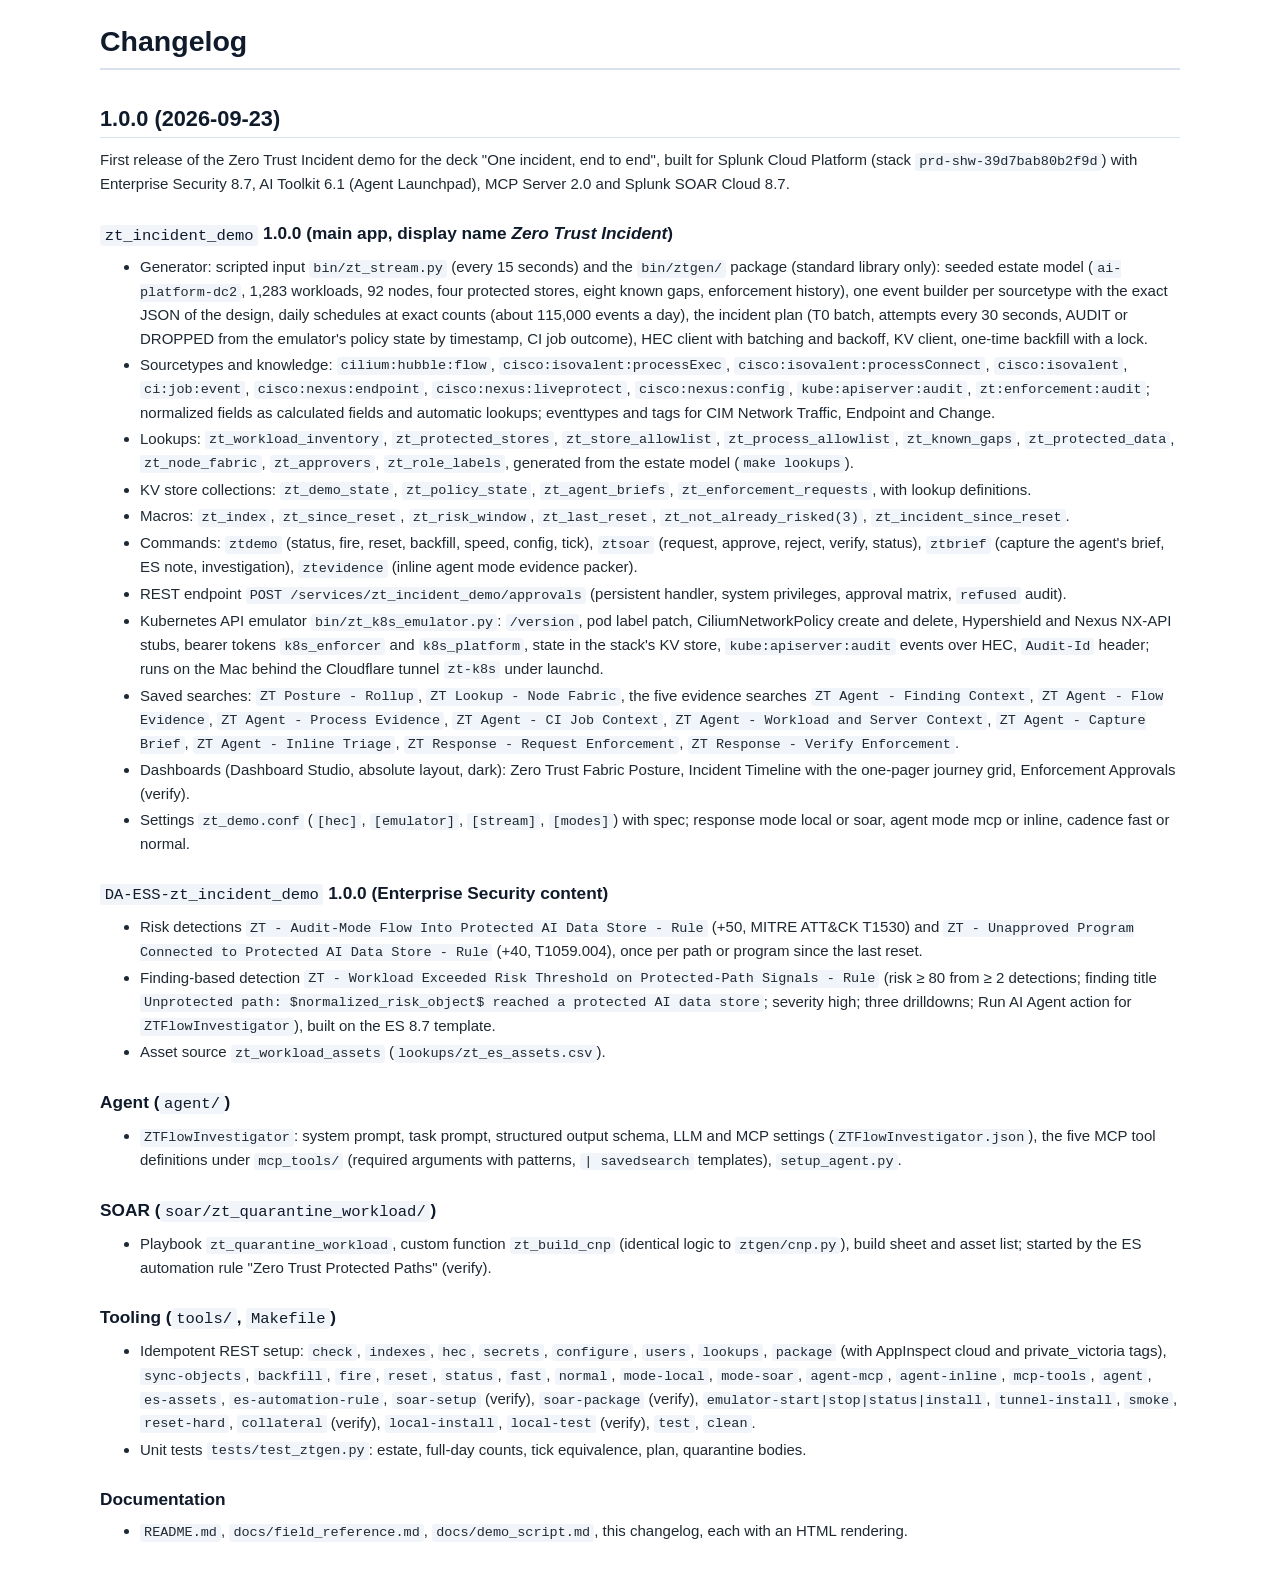
==== CHANGELOG.html @ e4798bb3 "Docs draft: README, field reference, demo script, changelog (with HTML renderings) Co-Authored-By: C" ====
<!DOCTYPE html>
<html lang="en">
<head>
<meta charset="utf-8">
<meta name="viewport" content="width=device-width, initial-scale=1">
<title>Changelog</title>
<style>
:root { --bg: #ffffff; --fg: #1f2933; --muted: #52606d; --line: #d9e2ec; --code-bg: #f1f5f9; --accent: #0f1a2b; --link: #0b5fff; }
@media (prefers-color-scheme: dark) {
  :root { --bg: #0f1a2b; --fg: #e4e9f0; --muted: #a9b4c2; --line: #2b3a4f; --code-bg: #182538; --accent: #e4e9f0; --link: #7ab8ff; }
}
html { -webkit-text-size-adjust: 100%; }
body { margin: 0; padding: 24px 16px 48px; background: var(--bg); color: var(--fg);
       font: 15px/1.55 -apple-system, "Segoe UI", Helvetica, Arial, sans-serif; }
main { max-width: 1080px; margin: 0 auto; }
h1, h2, h3, h4 { color: var(--accent); line-height: 1.25; margin: 1.6em 0 0.5em; }
h1 { font-size: 1.9em; margin-top: 0; border-bottom: 2px solid var(--line); padding-bottom: 0.3em; }
h2 { font-size: 1.45em; border-bottom: 1px solid var(--line); padding-bottom: 0.2em; }
h3 { font-size: 1.15em; }
h4 { font-size: 1em; }
p, ul, ol, table, pre { margin: 0 0 1em; }
a { color: var(--link); }
code { font: 0.9em/1.4 "SFMono-Regular", Menlo, Consolas, monospace; background: var(--code-bg); padding: 0.1em 0.3em; border-radius: 3px; }
pre { background: var(--code-bg); padding: 12px 14px; border-radius: 6px; overflow-x: auto; border: 1px solid var(--line); }
pre code { background: none; padding: 0; font-size: 0.88em; }
table { border-collapse: collapse; width: 100%; font-size: 0.93em; display: block; overflow-x: auto; }
th, td { border: 1px solid var(--line); padding: 6px 9px; vertical-align: top; text-align: left; }
th { background: var(--code-bg); }
li { margin: 0.2em 0; }
blockquote { border-left: 3px solid var(--line); margin: 0 0 1em; padding: 0 0 0 14px; color: var(--muted); }
hr { border: 0; border-top: 1px solid var(--line); margin: 2em 0; }
</style>
</head>
<body>
<main>
<h1>Changelog</h1>
<h2>1.0.0 (2026-09-23)</h2>
<p>First release of the Zero Trust Incident demo for the deck "One incident, end to end", built for Splunk Cloud Platform (stack <code>prd-shw-39d7bab80b2f9d</code>) with Enterprise Security 8.7, AI Toolkit 6.1 (Agent Launchpad), MCP Server 2.0 and Splunk SOAR Cloud 8.7.</p>
<h3><code>zt_incident_demo</code> 1.0.0 (main app, display name <em>Zero Trust Incident</em>)</h3>
<ul>
<li>Generator: scripted input <code>bin/zt_stream.py</code> (every 15 seconds) and the <code>bin/ztgen/</code> package (standard library only): seeded estate model (<code>ai-platform-dc2</code>, 1,283 workloads, 92 nodes, four protected stores, eight known gaps, enforcement history), one event builder per sourcetype with the exact JSON of the design, daily schedules at exact counts (about 115,000 events a day), the incident plan (T0 batch, attempts every 30 seconds, AUDIT or DROPPED from the emulator's policy state by timestamp, CI job outcome), HEC client with batching and backoff, KV client, one-time backfill with a lock.</li>
<li>Sourcetypes and knowledge: <code>cilium:hubble:flow</code>, <code>cisco:isovalent:processExec</code>, <code>cisco:isovalent:processConnect</code>, <code>cisco:isovalent</code>, <code>ci:job:event</code>, <code>cisco:nexus:endpoint</code>, <code>cisco:nexus:liveprotect</code>, <code>cisco:nexus:config</code>, <code>kube:apiserver:audit</code>, <code>zt:enforcement:audit</code>; normalized fields as calculated fields and automatic lookups; eventtypes and tags for CIM Network Traffic, Endpoint and Change.</li>
<li>Lookups: <code>zt_workload_inventory</code>, <code>zt_protected_stores</code>, <code>zt_store_allowlist</code>, <code>zt_process_allowlist</code>, <code>zt_known_gaps</code>, <code>zt_protected_data</code>, <code>zt_node_fabric</code>, <code>zt_approvers</code>, <code>zt_role_labels</code>, generated from the estate model (<code>make lookups</code>).</li>
<li>KV store collections: <code>zt_demo_state</code>, <code>zt_policy_state</code>, <code>zt_agent_briefs</code>, <code>zt_enforcement_requests</code>, with lookup definitions.</li>
<li>Macros: <code>zt_index</code>, <code>zt_since_reset</code>, <code>zt_risk_window</code>, <code>zt_last_reset</code>, <code>zt_not_already_risked(3)</code>, <code>zt_incident_since_reset</code>.</li>
<li>Commands: <code>ztdemo</code> (status, fire, reset, backfill, speed, config, tick), <code>ztsoar</code> (request, approve, reject, verify, status), <code>ztbrief</code> (capture the agent's brief, ES note, investigation), <code>ztevidence</code> (inline agent mode evidence packer).</li>
<li>REST endpoint <code>POST /services/zt_incident_demo/approvals</code> (persistent handler, system privileges, approval matrix, <code>refused</code> audit).</li>
<li>Kubernetes API emulator <code>bin/zt_k8s_emulator.py</code>: <code>/version</code>, pod label patch, CiliumNetworkPolicy create and delete, Hypershield and Nexus NX-API stubs, bearer tokens <code>k8s_enforcer</code> and <code>k8s_platform</code>, state in the stack's KV store, <code>kube:apiserver:audit</code> events over HEC, <code>Audit-Id</code> header; runs on the Mac behind the Cloudflare tunnel <code>zt-k8s</code> under launchd.</li>
<li>Saved searches: <code>ZT Posture - Rollup</code>, <code>ZT Lookup - Node Fabric</code>, the five evidence searches <code>ZT Agent - Finding Context</code>, <code>ZT Agent - Flow Evidence</code>, <code>ZT Agent - Process Evidence</code>, <code>ZT Agent - CI Job Context</code>, <code>ZT Agent - Workload and Server Context</code>, <code>ZT Agent - Capture Brief</code>, <code>ZT Agent - Inline Triage</code>, <code>ZT Response - Request Enforcement</code>, <code>ZT Response - Verify Enforcement</code>.</li>
<li>Dashboards (Dashboard Studio, absolute layout, dark): Zero Trust Fabric Posture, Incident Timeline with the one-pager journey grid, Enforcement Approvals (verify).</li>
<li>Settings <code>zt_demo.conf</code> (<code>[hec]</code>, <code>[emulator]</code>, <code>[stream]</code>, <code>[modes]</code>) with spec; response mode local or soar, agent mode mcp or inline, cadence fast or normal.</li>
</ul>
<h3><code>DA-ESS-zt_incident_demo</code> 1.0.0 (Enterprise Security content)</h3>
<ul>
<li>Risk detections <code>ZT - Audit-Mode Flow Into Protected AI Data Store - Rule</code> (+50, MITRE ATT&amp;CK T1530) and <code>ZT - Unapproved Program Connected to Protected AI Data Store - Rule</code> (+40, T1059.004), once per path or program since the last reset.</li>
<li>Finding-based detection <code>ZT - Workload Exceeded Risk Threshold on Protected-Path Signals - Rule</code> (risk ≥ 80 from ≥ 2 detections; finding title <code>Unprotected path: $normalized_risk_object$ reached a protected AI data store</code>; severity high; three drilldowns; Run AI Agent action for <code>ZTFlowInvestigator</code>), built on the ES 8.7 template.</li>
<li>Asset source <code>zt_workload_assets</code> (<code>lookups/zt_es_assets.csv</code>).</li>
</ul>
<h3>Agent (<code>agent/</code>)</h3>
<ul>
<li><code>ZTFlowInvestigator</code>: system prompt, task prompt, structured output schema, LLM and MCP settings (<code>ZTFlowInvestigator.json</code>), the five MCP tool definitions under <code>mcp_tools/</code> (required arguments with patterns, <code>| savedsearch</code> templates), <code>setup_agent.py</code>.</li>
</ul>
<h3>SOAR (<code>soar/zt_quarantine_workload/</code>)</h3>
<ul>
<li>Playbook <code>zt_quarantine_workload</code>, custom function <code>zt_build_cnp</code> (identical logic to <code>ztgen/cnp.py</code>), build sheet and asset list; started by the ES automation rule "Zero Trust Protected Paths" (verify).</li>
</ul>
<h3>Tooling (<code>tools/</code>, <code>Makefile</code>)</h3>
<ul>
<li>Idempotent REST setup: <code>check</code>, <code>indexes</code>, <code>hec</code>, <code>secrets</code>, <code>configure</code>, <code>users</code>, <code>lookups</code>, <code>package</code> (with AppInspect cloud and private_victoria tags), <code>sync-objects</code>, <code>backfill</code>, <code>fire</code>, <code>reset</code>, <code>status</code>, <code>fast</code>, <code>normal</code>, <code>mode-local</code>, <code>mode-soar</code>, <code>agent-mcp</code>, <code>agent-inline</code>, <code>mcp-tools</code>, <code>agent</code>, <code>es-assets</code>, <code>es-automation-rule</code>, <code>soar-setup</code> (verify), <code>soar-package</code> (verify), <code>emulator-start|stop|status|install</code>, <code>tunnel-install</code>, <code>smoke</code>, <code>reset-hard</code>, <code>collateral</code> (verify), <code>local-install</code>, <code>local-test</code> (verify), <code>test</code>, <code>clean</code>.</li>
<li>Unit tests <code>tests/test_ztgen.py</code>: estate, full-day counts, tick equivalence, plan, quarantine bodies.</li>
</ul>
<h3>Documentation</h3>
<ul>
<li><code>README.md</code>, <code>docs/field_reference.md</code>, <code>docs/demo_script.md</code>, this changelog, each with an HTML rendering.</li>
</ul>
</main>
</body>
</html>
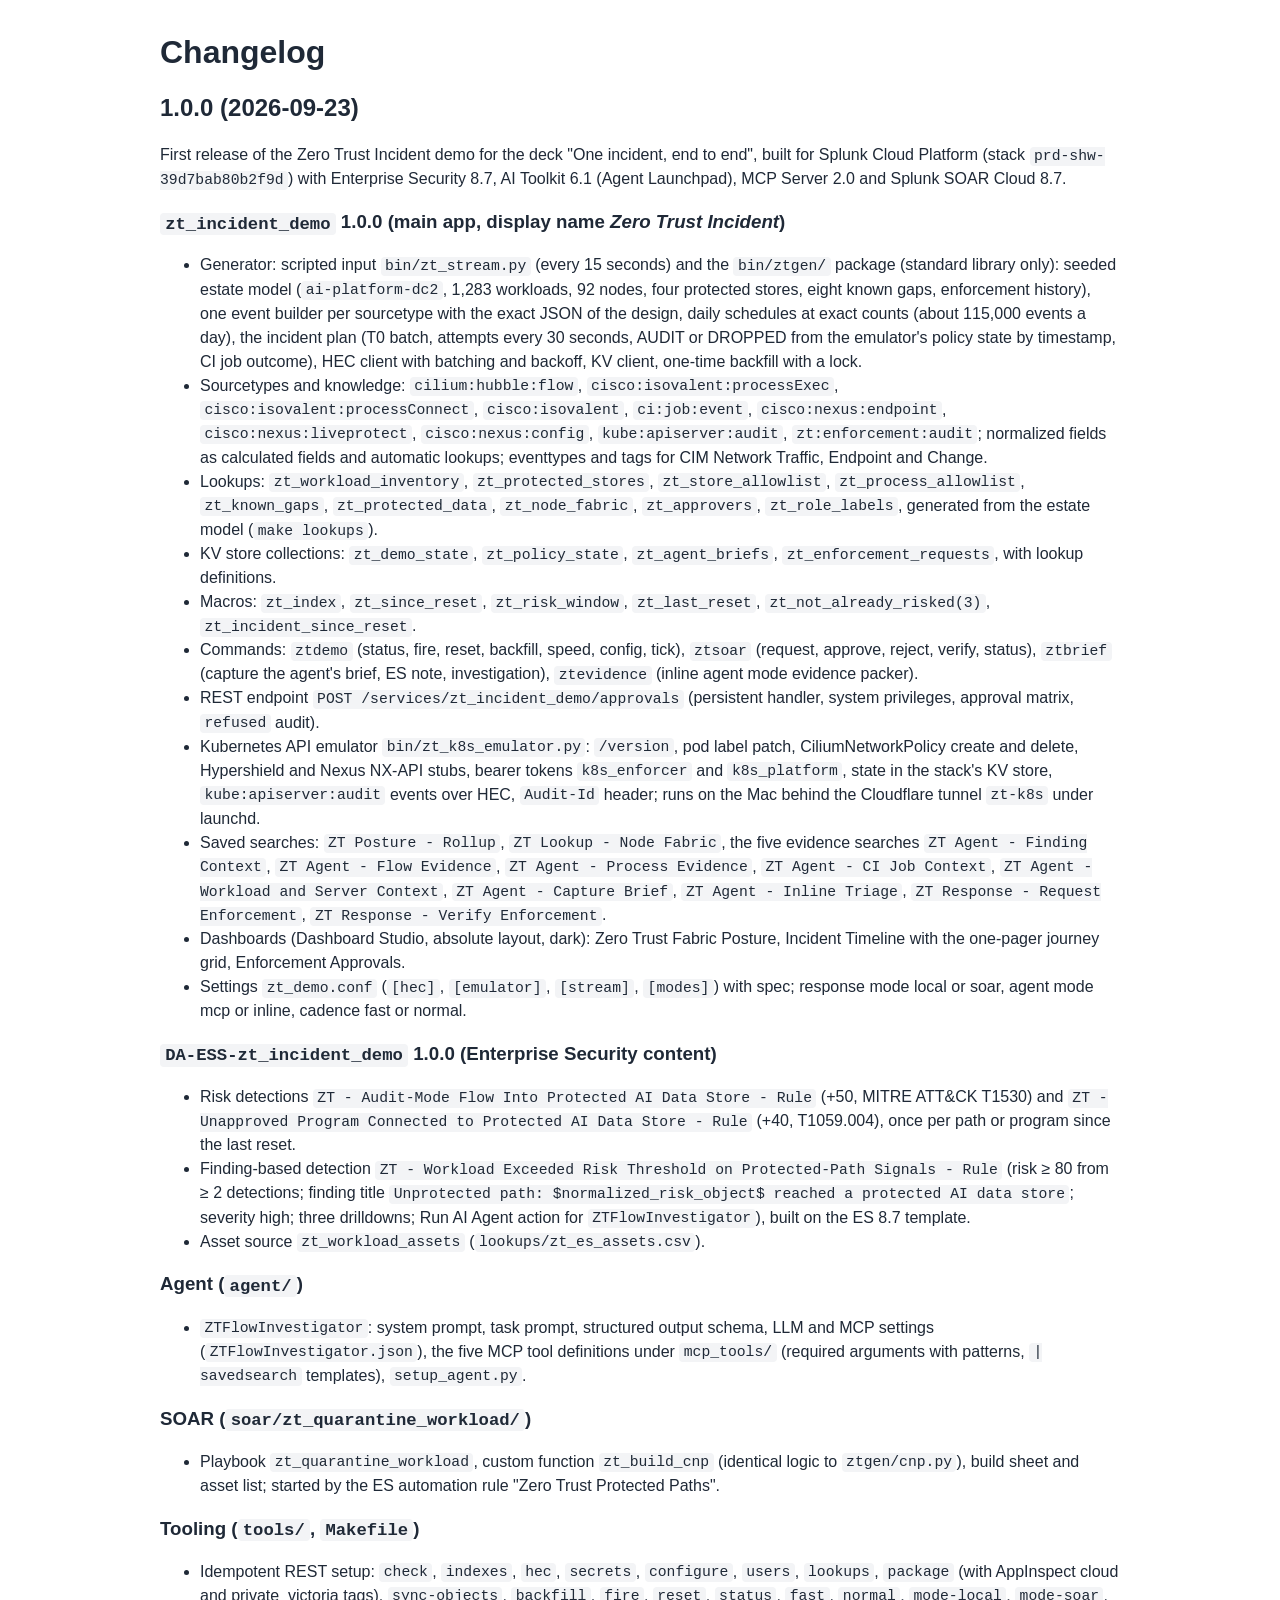
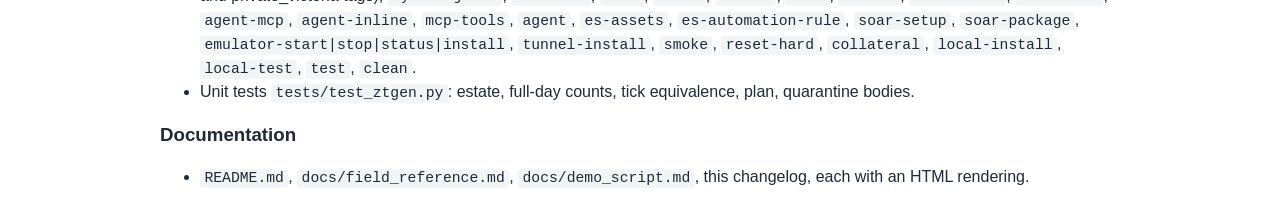
==== commit c9268908: "Docs: verified statements, no open markers Co-Authored-By: Claude Fable 5.1 <noreply@anthropic.com>" ====
--- a/CHANGELOG.html
+++ b/CHANGELOG.html
@@ -1,42 +1,11 @@
 <!DOCTYPE html>
-<html lang="en">
-<head>
-<meta charset="utf-8">
-<meta name="viewport" content="width=device-width, initial-scale=1">
-<title>Changelog</title>
-<style>
-:root { --bg: #ffffff; --fg: #1f2933; --muted: #52606d; --line: #d9e2ec; --code-bg: #f1f5f9; --accent: #0f1a2b; --link: #0b5fff; }
-@media (prefers-color-scheme: dark) {
-  :root { --bg: #0f1a2b; --fg: #e4e9f0; --muted: #a9b4c2; --line: #2b3a4f; --code-bg: #182538; --accent: #e4e9f0; --link: #7ab8ff; }
-}
-html { -webkit-text-size-adjust: 100%; }
-body { margin: 0; padding: 24px 16px 48px; background: var(--bg); color: var(--fg);
-       font: 15px/1.55 -apple-system, "Segoe UI", Helvetica, Arial, sans-serif; }
-main { max-width: 1080px; margin: 0 auto; }
-h1, h2, h3, h4 { color: var(--accent); line-height: 1.25; margin: 1.6em 0 0.5em; }
-h1 { font-size: 1.9em; margin-top: 0; border-bottom: 2px solid var(--line); padding-bottom: 0.3em; }
-h2 { font-size: 1.45em; border-bottom: 1px solid var(--line); padding-bottom: 0.2em; }
-h3 { font-size: 1.15em; }
-h4 { font-size: 1em; }
-p, ul, ol, table, pre { margin: 0 0 1em; }
-a { color: var(--link); }
-code { font: 0.9em/1.4 "SFMono-Regular", Menlo, Consolas, monospace; background: var(--code-bg); padding: 0.1em 0.3em; border-radius: 3px; }
-pre { background: var(--code-bg); padding: 12px 14px; border-radius: 6px; overflow-x: auto; border: 1px solid var(--line); }
-pre code { background: none; padding: 0; font-size: 0.88em; }
-table { border-collapse: collapse; width: 100%; font-size: 0.93em; display: block; overflow-x: auto; }
-th, td { border: 1px solid var(--line); padding: 6px 9px; vertical-align: top; text-align: left; }
-th { background: var(--code-bg); }
-li { margin: 0.2em 0; }
-blockquote { border-left: 3px solid var(--line); margin: 0 0 1em; padding: 0 0 0 14px; color: var(--muted); }
-hr { border: 0; border-top: 1px solid var(--line); margin: 2em 0; }
-</style>
-</head>
-<body>
-<main>
-<h1>Changelog</h1>
-<h2>1.0.0 (2026-09-23)</h2>
+<html lang="en"><head><meta charset="utf-8"><meta name="viewport" content="width=device-width,initial-scale=1"><title>CHANGELOG</title><style>body{font-family:-apple-system,BlinkMacSystemFont,'Segoe UI',Roboto,Helvetica,Arial,sans-serif;max-width:960px;margin:2rem auto;padding:0 1rem;line-height:1.5;color:#1f2937;background:#fff}
+code,pre{font-family:ui-monospace,SFMono-Regular,Menlo,monospace;font-size:.92em}pre{background:#f3f4f6;padding:.75rem;overflow-x:auto;border-radius:6px}code{background:#f3f4f6;padding:.1em .3em;border-radius:4px}pre code{background:none;padding:0}
+table{border-collapse:collapse;margin:1rem 0;width:100%}th,td{border:1px solid #d1d5db;padding:.4rem .6rem;text-align:left;vertical-align:top}th{background:#f9fafb}h1,h2,h3{line-height:1.25}a{color:#0b5cad}
+@media (prefers-color-scheme: dark){body{background:#0f172a;color:#e5e7eb}pre,code{background:#1e293b}th{background:#1e293b}th,td{border-color:#334155}a{color:#7dd3fc}}</style></head><body><h1 id="changelog">Changelog</h1>
+<h2 id="100-2026-09-23">1.0.0 (2026-09-23)</h2>
 <p>First release of the Zero Trust Incident demo for the deck "One incident, end to end", built for Splunk Cloud Platform (stack <code>prd-shw-39d7bab80b2f9d</code>) with Enterprise Security 8.7, AI Toolkit 6.1 (Agent Launchpad), MCP Server 2.0 and Splunk SOAR Cloud 8.7.</p>
-<h3><code>zt_incident_demo</code> 1.0.0 (main app, display name <em>Zero Trust Incident</em>)</h3>
+<h3 id="zt_incident_demo-100-main-app-display-name-zero-trust-incident"><code>zt_incident_demo</code> 1.0.0 (main app, display name <em>Zero Trust Incident</em>)</h3>
 <ul>
 <li>Generator: scripted input <code>bin/zt_stream.py</code> (every 15 seconds) and the <code>bin/ztgen/</code> package (standard library only): seeded estate model (<code>ai-platform-dc2</code>, 1,283 workloads, 92 nodes, four protected stores, eight known gaps, enforcement history), one event builder per sourcetype with the exact JSON of the design, daily schedules at exact counts (about 115,000 events a day), the incident plan (T0 batch, attempts every 30 seconds, AUDIT or DROPPED from the emulator's policy state by timestamp, CI job outcome), HEC client with batching and backoff, KV client, one-time backfill with a lock.</li>
 <li>Sourcetypes and knowledge: <code>cilium:hubble:flow</code>, <code>cisco:isovalent:processExec</code>, <code>cisco:isovalent:processConnect</code>, <code>cisco:isovalent</code>, <code>ci:job:event</code>, <code>cisco:nexus:endpoint</code>, <code>cisco:nexus:liveprotect</code>, <code>cisco:nexus:config</code>, <code>kube:apiserver:audit</code>, <code>zt:enforcement:audit</code>; normalized fields as calculated fields and automatic lookups; eventtypes and tags for CIM Network Traffic, Endpoint and Change.</li>
@@ -47,32 +16,29 @@
 <li>REST endpoint <code>POST /services/zt_incident_demo/approvals</code> (persistent handler, system privileges, approval matrix, <code>refused</code> audit).</li>
 <li>Kubernetes API emulator <code>bin/zt_k8s_emulator.py</code>: <code>/version</code>, pod label patch, CiliumNetworkPolicy create and delete, Hypershield and Nexus NX-API stubs, bearer tokens <code>k8s_enforcer</code> and <code>k8s_platform</code>, state in the stack's KV store, <code>kube:apiserver:audit</code> events over HEC, <code>Audit-Id</code> header; runs on the Mac behind the Cloudflare tunnel <code>zt-k8s</code> under launchd.</li>
 <li>Saved searches: <code>ZT Posture - Rollup</code>, <code>ZT Lookup - Node Fabric</code>, the five evidence searches <code>ZT Agent - Finding Context</code>, <code>ZT Agent - Flow Evidence</code>, <code>ZT Agent - Process Evidence</code>, <code>ZT Agent - CI Job Context</code>, <code>ZT Agent - Workload and Server Context</code>, <code>ZT Agent - Capture Brief</code>, <code>ZT Agent - Inline Triage</code>, <code>ZT Response - Request Enforcement</code>, <code>ZT Response - Verify Enforcement</code>.</li>
-<li>Dashboards (Dashboard Studio, absolute layout, dark): Zero Trust Fabric Posture, Incident Timeline with the one-pager journey grid, Enforcement Approvals (verify).</li>
+<li>Dashboards (Dashboard Studio, absolute layout, dark): Zero Trust Fabric Posture, Incident Timeline with the one-pager journey grid, Enforcement Approvals.</li>
 <li>Settings <code>zt_demo.conf</code> (<code>[hec]</code>, <code>[emulator]</code>, <code>[stream]</code>, <code>[modes]</code>) with spec; response mode local or soar, agent mode mcp or inline, cadence fast or normal.</li>
 </ul>
-<h3><code>DA-ESS-zt_incident_demo</code> 1.0.0 (Enterprise Security content)</h3>
+<h3 id="da-ess-zt_incident_demo-100-enterprise-security-content"><code>DA-ESS-zt_incident_demo</code> 1.0.0 (Enterprise Security content)</h3>
 <ul>
 <li>Risk detections <code>ZT - Audit-Mode Flow Into Protected AI Data Store - Rule</code> (+50, MITRE ATT&amp;CK T1530) and <code>ZT - Unapproved Program Connected to Protected AI Data Store - Rule</code> (+40, T1059.004), once per path or program since the last reset.</li>
 <li>Finding-based detection <code>ZT - Workload Exceeded Risk Threshold on Protected-Path Signals - Rule</code> (risk ≥ 80 from ≥ 2 detections; finding title <code>Unprotected path: $normalized_risk_object$ reached a protected AI data store</code>; severity high; three drilldowns; Run AI Agent action for <code>ZTFlowInvestigator</code>), built on the ES 8.7 template.</li>
 <li>Asset source <code>zt_workload_assets</code> (<code>lookups/zt_es_assets.csv</code>).</li>
 </ul>
-<h3>Agent (<code>agent/</code>)</h3>
+<h3 id="agent-agent">Agent (<code>agent/</code>)</h3>
 <ul>
 <li><code>ZTFlowInvestigator</code>: system prompt, task prompt, structured output schema, LLM and MCP settings (<code>ZTFlowInvestigator.json</code>), the five MCP tool definitions under <code>mcp_tools/</code> (required arguments with patterns, <code>| savedsearch</code> templates), <code>setup_agent.py</code>.</li>
 </ul>
-<h3>SOAR (<code>soar/zt_quarantine_workload/</code>)</h3>
+<h3 id="soar-soarzt_quarantine_workload">SOAR (<code>soar/zt_quarantine_workload/</code>)</h3>
 <ul>
-<li>Playbook <code>zt_quarantine_workload</code>, custom function <code>zt_build_cnp</code> (identical logic to <code>ztgen/cnp.py</code>), build sheet and asset list; started by the ES automation rule "Zero Trust Protected Paths" (verify).</li>
+<li>Playbook <code>zt_quarantine_workload</code>, custom function <code>zt_build_cnp</code> (identical logic to <code>ztgen/cnp.py</code>), build sheet and asset list; started by the ES automation rule "Zero Trust Protected Paths".</li>
 </ul>
-<h3>Tooling (<code>tools/</code>, <code>Makefile</code>)</h3>
+<h3 id="tooling-tools-makefile">Tooling (<code>tools/</code>, <code>Makefile</code>)</h3>
 <ul>
-<li>Idempotent REST setup: <code>check</code>, <code>indexes</code>, <code>hec</code>, <code>secrets</code>, <code>configure</code>, <code>users</code>, <code>lookups</code>, <code>package</code> (with AppInspect cloud and private_victoria tags), <code>sync-objects</code>, <code>backfill</code>, <code>fire</code>, <code>reset</code>, <code>status</code>, <code>fast</code>, <code>normal</code>, <code>mode-local</code>, <code>mode-soar</code>, <code>agent-mcp</code>, <code>agent-inline</code>, <code>mcp-tools</code>, <code>agent</code>, <code>es-assets</code>, <code>es-automation-rule</code>, <code>soar-setup</code> (verify), <code>soar-package</code> (verify), <code>emulator-start|stop|status|install</code>, <code>tunnel-install</code>, <code>smoke</code>, <code>reset-hard</code>, <code>collateral</code> (verify), <code>local-install</code>, <code>local-test</code> (verify), <code>test</code>, <code>clean</code>.</li>
+<li>Idempotent REST setup: <code>check</code>, <code>indexes</code>, <code>hec</code>, <code>secrets</code>, <code>configure</code>, <code>users</code>, <code>lookups</code>, <code>package</code> (with AppInspect cloud and private_victoria tags), <code>sync-objects</code>, <code>backfill</code>, <code>fire</code>, <code>reset</code>, <code>status</code>, <code>fast</code>, <code>normal</code>, <code>mode-local</code>, <code>mode-soar</code>, <code>agent-mcp</code>, <code>agent-inline</code>, <code>mcp-tools</code>, <code>agent</code>, <code>es-assets</code>, <code>es-automation-rule</code>, <code>soar-setup</code>, <code>soar-package</code>, <code>emulator-start|stop|status|install</code>, <code>tunnel-install</code>, <code>smoke</code>, <code>reset-hard</code>, <code>collateral</code>, <code>local-install</code>, <code>local-test</code>, <code>test</code>, <code>clean</code>.</li>
 <li>Unit tests <code>tests/test_ztgen.py</code>: estate, full-day counts, tick equivalence, plan, quarantine bodies.</li>
 </ul>
-<h3>Documentation</h3>
+<h3 id="documentation">Documentation</h3>
 <ul>
 <li><code>README.md</code>, <code>docs/field_reference.md</code>, <code>docs/demo_script.md</code>, this changelog, each with an HTML rendering.</li>
-</ul>
-</main>
-</body>
-</html>
+</ul></body></html>
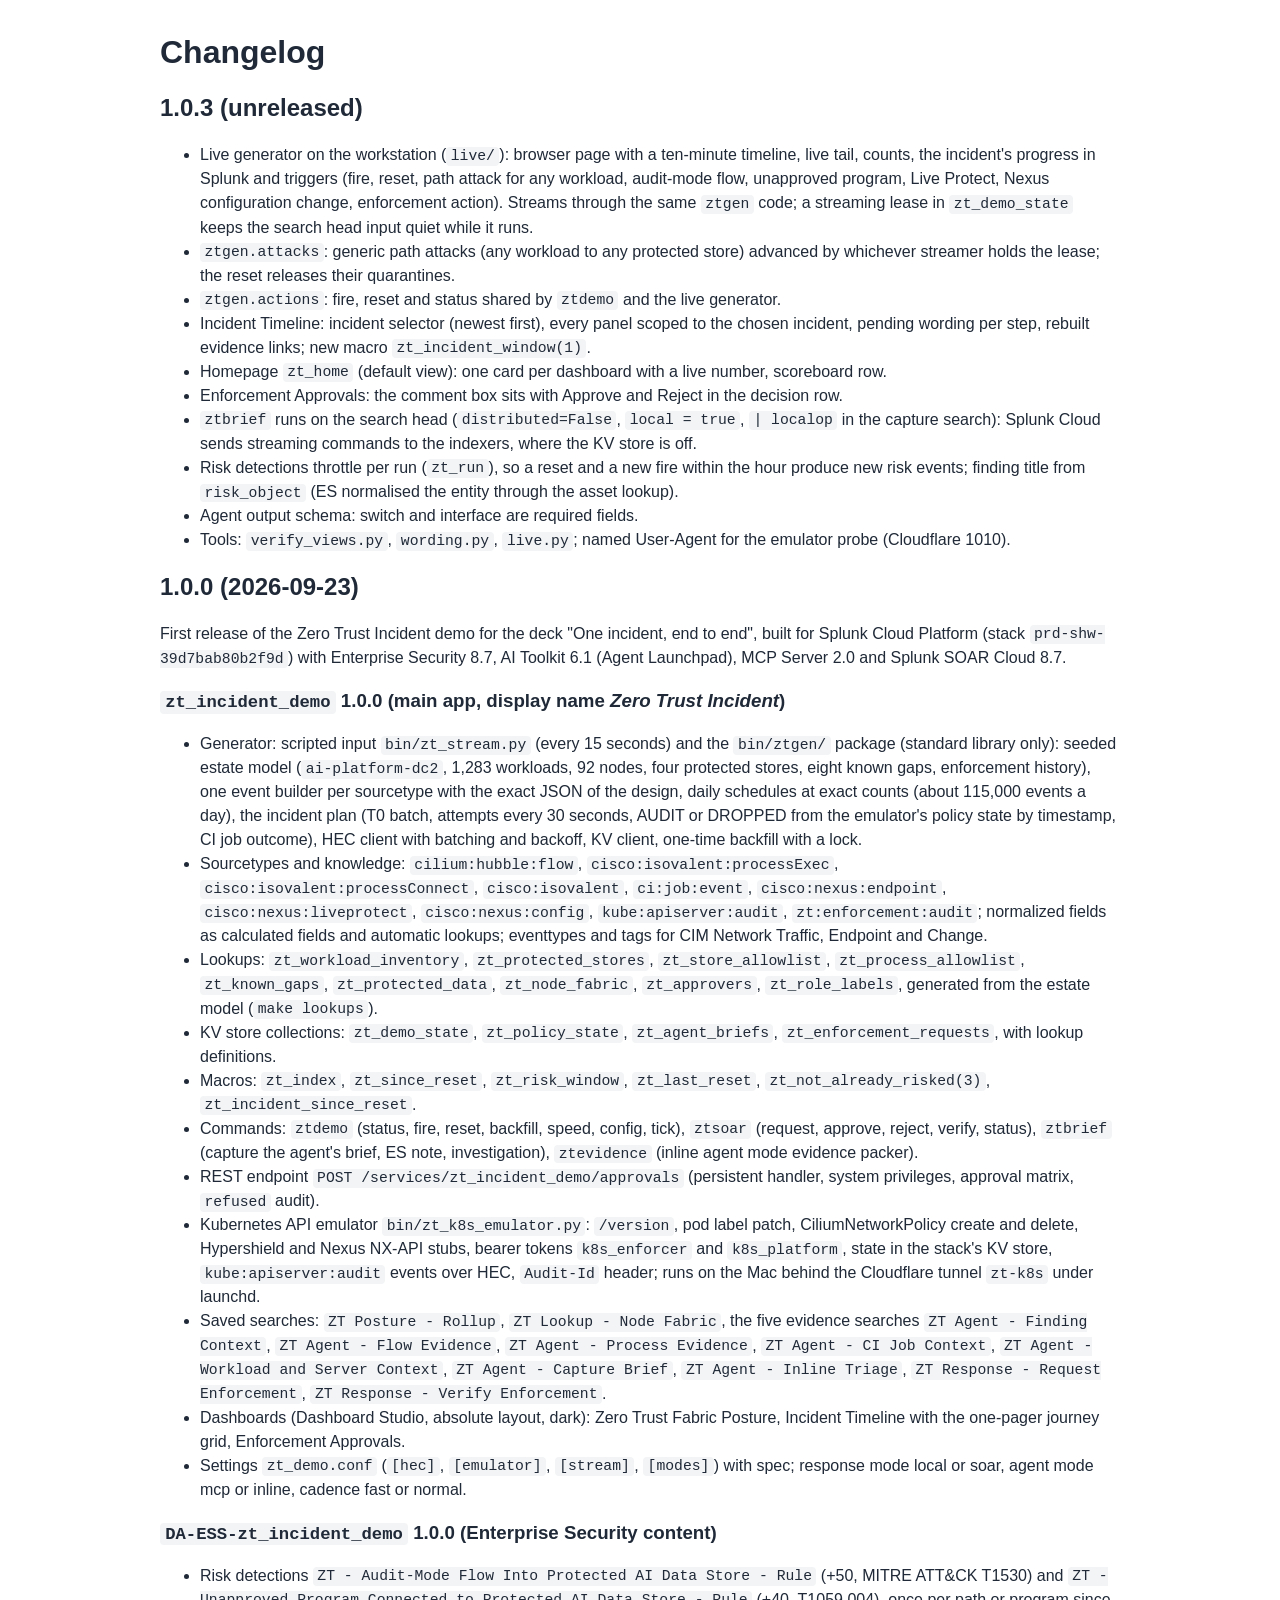
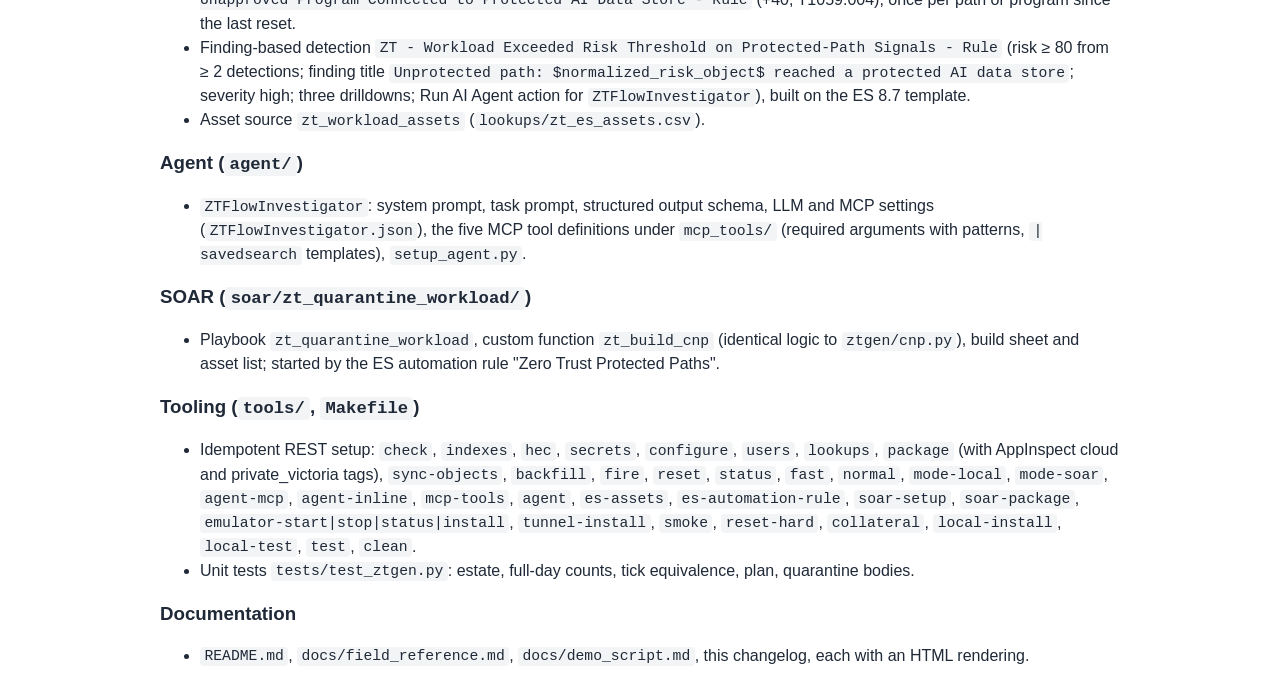
==== commit b2a30e5b: "Live generator (live/): browser app streaming from the Mac with timeline, tail, pipeline and trigger" ====
--- a/CHANGELOG.html
+++ b/CHANGELOG.html
@@ -3,6 +3,19 @@
 code,pre{font-family:ui-monospace,SFMono-Regular,Menlo,monospace;font-size:.92em}pre{background:#f3f4f6;padding:.75rem;overflow-x:auto;border-radius:6px}code{background:#f3f4f6;padding:.1em .3em;border-radius:4px}pre code{background:none;padding:0}
 table{border-collapse:collapse;margin:1rem 0;width:100%}th,td{border:1px solid #d1d5db;padding:.4rem .6rem;text-align:left;vertical-align:top}th{background:#f9fafb}h1,h2,h3{line-height:1.25}a{color:#0b5cad}
 @media (prefers-color-scheme: dark){body{background:#0f172a;color:#e5e7eb}pre,code{background:#1e293b}th{background:#1e293b}th,td{border-color:#334155}a{color:#7dd3fc}}</style></head><body><h1 id="changelog">Changelog</h1>
+<h2 id="103-unreleased">1.0.3 (unreleased)</h2>
+<ul>
+<li>Live generator on the workstation (<code>live/</code>): browser page with a ten-minute timeline, live tail, counts, the incident's progress in Splunk and triggers (fire, reset, path attack for any workload, audit-mode flow, unapproved program, Live Protect, Nexus configuration change, enforcement action). Streams through the same <code>ztgen</code> code; a streaming lease in <code>zt_demo_state</code> keeps the search head input quiet while it runs.</li>
+<li><code>ztgen.attacks</code>: generic path attacks (any workload to any protected store) advanced by whichever streamer holds the lease; the reset releases their quarantines.</li>
+<li><code>ztgen.actions</code>: fire, reset and status shared by <code>ztdemo</code> and the live generator.</li>
+<li>Incident Timeline: incident selector (newest first), every panel scoped to the chosen incident, pending wording per step, rebuilt evidence links; new macro <code>zt_incident_window(1)</code>.</li>
+<li>Homepage <code>zt_home</code> (default view): one card per dashboard with a live number, scoreboard row.</li>
+<li>Enforcement Approvals: the comment box sits with Approve and Reject in the decision row.</li>
+<li><code>ztbrief</code> runs on the search head (<code>distributed=False</code>, <code>local = true</code>, <code>| localop</code> in the capture search): Splunk Cloud sends streaming commands to the indexers, where the KV store is off.</li>
+<li>Risk detections throttle per run (<code>zt_run</code>), so a reset and a new fire within the hour produce new risk events; finding title from <code>risk_object</code> (ES normalised the entity through the asset lookup).</li>
+<li>Agent output schema: switch and interface are required fields.</li>
+<li>Tools: <code>verify_views.py</code>, <code>wording.py</code>, <code>live.py</code>; named User-Agent for the emulator probe (Cloudflare 1010).</li>
+</ul>
 <h2 id="100-2026-09-23">1.0.0 (2026-09-23)</h2>
 <p>First release of the Zero Trust Incident demo for the deck "One incident, end to end", built for Splunk Cloud Platform (stack <code>prd-shw-39d7bab80b2f9d</code>) with Enterprise Security 8.7, AI Toolkit 6.1 (Agent Launchpad), MCP Server 2.0 and Splunk SOAR Cloud 8.7.</p>
 <h3 id="zt_incident_demo-100-main-app-display-name-zero-trust-incident"><code>zt_incident_demo</code> 1.0.0 (main app, display name <em>Zero Trust Incident</em>)</h3>
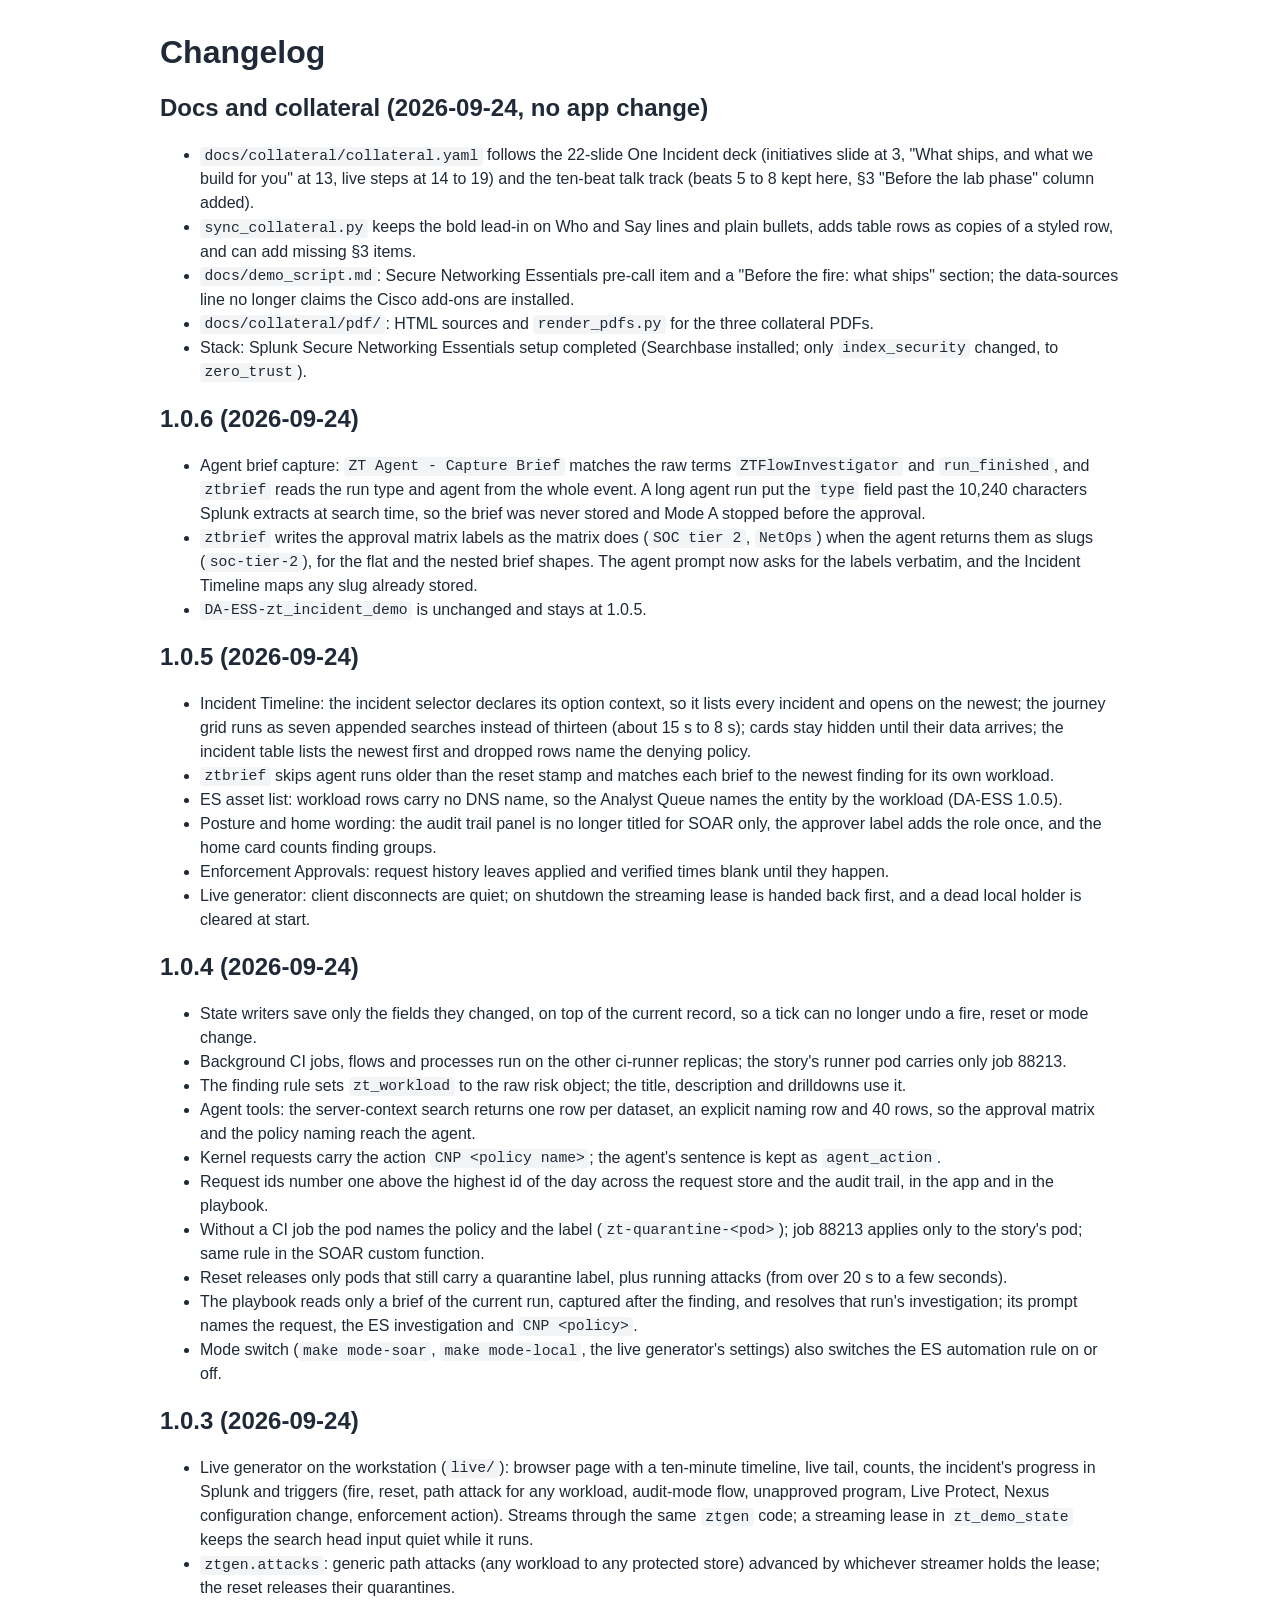
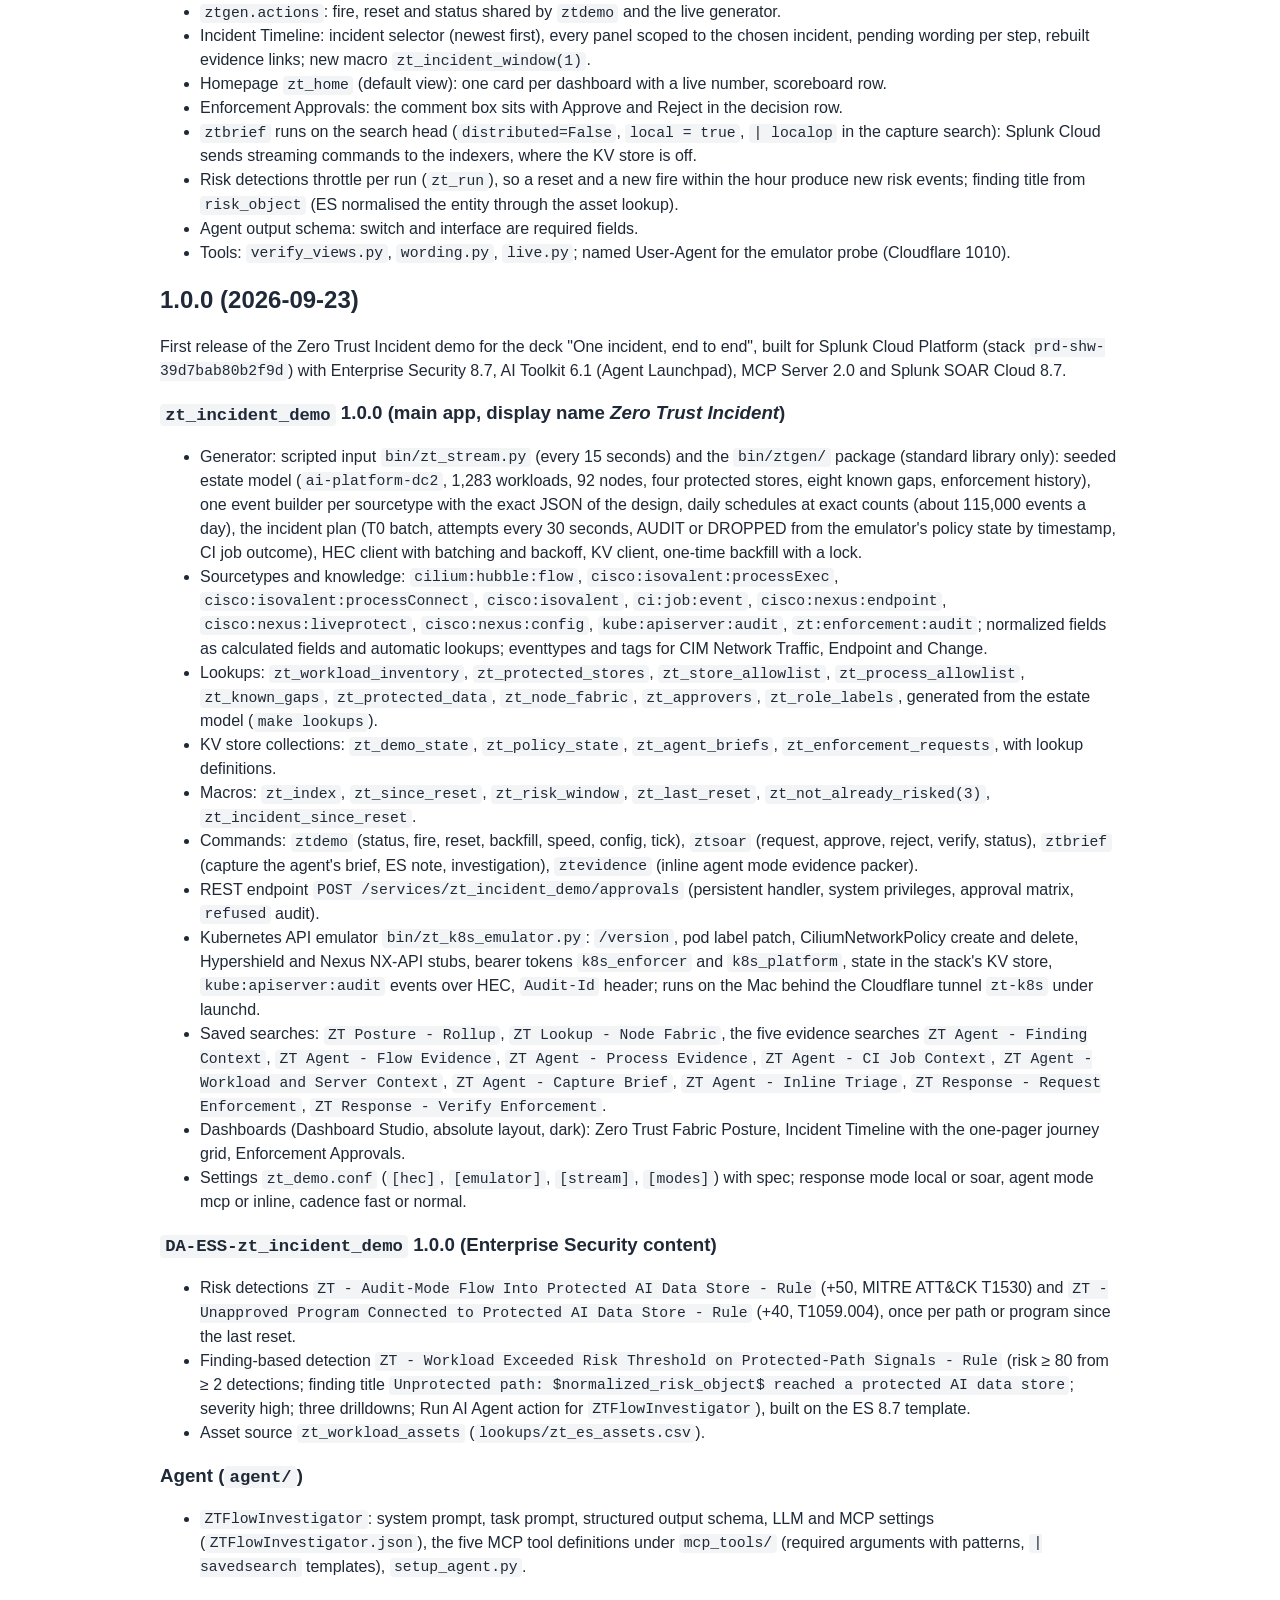
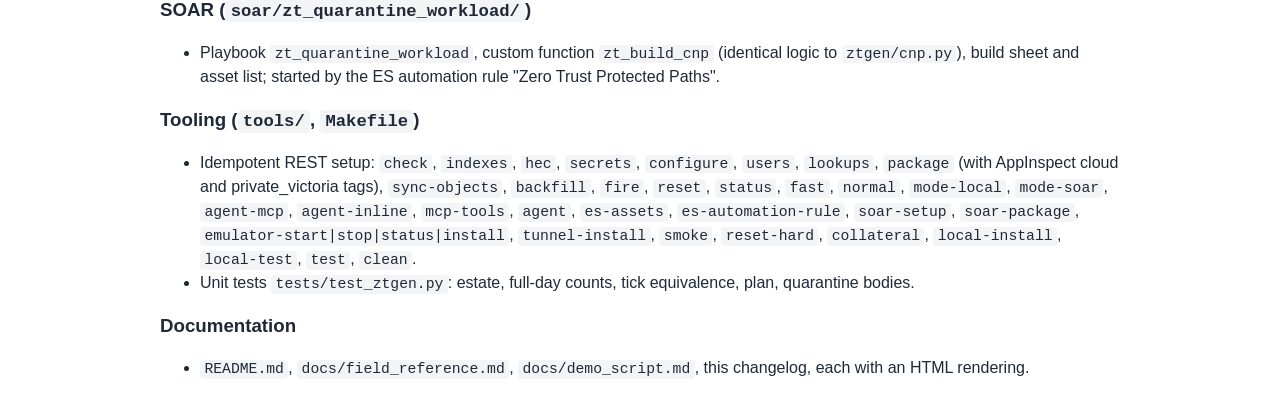
==== commit 958605bc: "Merge the collateral review work from the 'Demo talk track and Splunk apps review' session: collater" ====
--- a/CHANGELOG.html
+++ b/CHANGELOG.html
@@ -3,7 +3,43 @@
 code,pre{font-family:ui-monospace,SFMono-Regular,Menlo,monospace;font-size:.92em}pre{background:#f3f4f6;padding:.75rem;overflow-x:auto;border-radius:6px}code{background:#f3f4f6;padding:.1em .3em;border-radius:4px}pre code{background:none;padding:0}
 table{border-collapse:collapse;margin:1rem 0;width:100%}th,td{border:1px solid #d1d5db;padding:.4rem .6rem;text-align:left;vertical-align:top}th{background:#f9fafb}h1,h2,h3{line-height:1.25}a{color:#0b5cad}
 @media (prefers-color-scheme: dark){body{background:#0f172a;color:#e5e7eb}pre,code{background:#1e293b}th{background:#1e293b}th,td{border-color:#334155}a{color:#7dd3fc}}</style></head><body><h1 id="changelog">Changelog</h1>
-<h2 id="103-unreleased">1.0.3 (unreleased)</h2>
+<h2 id="docs-and-collateral-2026-09-24-no-app-change">Docs and collateral (2026-09-24, no app change)</h2>
+<ul>
+<li><code>docs/collateral/collateral.yaml</code> follows the 22-slide One Incident deck (initiatives slide at 3, "What ships, and what we build for you" at 13, live steps at 14 to 19) and the ten-beat talk track (beats 5 to 8 kept here, §3 "Before the lab phase" column added).</li>
+<li><code>sync_collateral.py</code> keeps the bold lead-in on Who and Say lines and plain bullets, adds table rows as copies of a styled row, and can add missing §3 items.</li>
+<li><code>docs/demo_script.md</code>: Secure Networking Essentials pre-call item and a "Before the fire: what ships" section; the data-sources line no longer claims the Cisco add-ons are installed.</li>
+<li><code>docs/collateral/pdf/</code>: HTML sources and <code>render_pdfs.py</code> for the three collateral PDFs.</li>
+<li>Stack: Splunk Secure Networking Essentials setup completed (Searchbase installed; only <code>index_security</code> changed, to <code>zero_trust</code>).</li>
+</ul>
+<h2 id="106-2026-09-24">1.0.6 (2026-09-24)</h2>
+<ul>
+<li>Agent brief capture: <code>ZT Agent - Capture Brief</code> matches the raw terms <code>ZTFlowInvestigator</code> and <code>run_finished</code>, and <code>ztbrief</code> reads the run type and agent from the whole event. A long agent run put the <code>type</code> field past the 10,240 characters Splunk extracts at search time, so the brief was never stored and Mode A stopped before the approval.</li>
+<li><code>ztbrief</code> writes the approval matrix labels as the matrix does (<code>SOC tier 2</code>, <code>NetOps</code>) when the agent returns them as slugs (<code>soc-tier-2</code>), for the flat and the nested brief shapes. The agent prompt now asks for the labels verbatim, and the Incident Timeline maps any slug already stored.</li>
+<li><code>DA-ESS-zt_incident_demo</code> is unchanged and stays at 1.0.5.</li>
+</ul>
+<h2 id="105-2026-09-24">1.0.5 (2026-09-24)</h2>
+<ul>
+<li>Incident Timeline: the incident selector declares its option context, so it lists every incident and opens on the newest; the journey grid runs as seven appended searches instead of thirteen (about 15 s to 8 s); cards stay hidden until their data arrives; the incident table lists the newest first and dropped rows name the denying policy.</li>
+<li><code>ztbrief</code> skips agent runs older than the reset stamp and matches each brief to the newest finding for its own workload.</li>
+<li>ES asset list: workload rows carry no DNS name, so the Analyst Queue names the entity by the workload (DA-ESS 1.0.5).</li>
+<li>Posture and home wording: the audit trail panel is no longer titled for SOAR only, the approver label adds the role once, and the home card counts finding groups.</li>
+<li>Enforcement Approvals: request history leaves applied and verified times blank until they happen.</li>
+<li>Live generator: client disconnects are quiet; on shutdown the streaming lease is handed back first, and a dead local holder is cleared at start.</li>
+</ul>
+<h2 id="104-2026-09-24">1.0.4 (2026-09-24)</h2>
+<ul>
+<li>State writers save only the fields they changed, on top of the current record, so a tick can no longer undo a fire, reset or mode change.</li>
+<li>Background CI jobs, flows and processes run on the other ci-runner replicas; the story's runner pod carries only job 88213.</li>
+<li>The finding rule sets <code>zt_workload</code> to the raw risk object; the title, description and drilldowns use it.</li>
+<li>Agent tools: the server-context search returns one row per dataset, an explicit naming row and 40 rows, so the approval matrix and the policy naming reach the agent.</li>
+<li>Kernel requests carry the action <code>CNP &lt;policy name&gt;</code>; the agent's sentence is kept as <code>agent_action</code>.</li>
+<li>Request ids number one above the highest id of the day across the request store and the audit trail, in the app and in the playbook.</li>
+<li>Without a CI job the pod names the policy and the label (<code>zt-quarantine-&lt;pod&gt;</code>); job 88213 applies only to the story's pod; same rule in the SOAR custom function.</li>
+<li>Reset releases only pods that still carry a quarantine label, plus running attacks (from over 20 s to a few seconds).</li>
+<li>The playbook reads only a brief of the current run, captured after the finding, and resolves that run's investigation; its prompt names the request, the ES investigation and <code>CNP &lt;policy&gt;</code>.</li>
+<li>Mode switch (<code>make mode-soar</code>, <code>make mode-local</code>, the live generator's settings) also switches the ES automation rule on or off.</li>
+</ul>
+<h2 id="103-2026-09-24">1.0.3 (2026-09-24)</h2>
 <ul>
 <li>Live generator on the workstation (<code>live/</code>): browser page with a ten-minute timeline, live tail, counts, the incident's progress in Splunk and triggers (fire, reset, path attack for any workload, audit-mode flow, unapproved program, Live Protect, Nexus configuration change, enforcement action). Streams through the same <code>ztgen</code> code; a streaming lease in <code>zt_demo_state</code> keeps the search head input quiet while it runs.</li>
 <li><code>ztgen.attacks</code>: generic path attacks (any workload to any protected store) advanced by whichever streamer holds the lease; the reset releases their quarantines.</li>
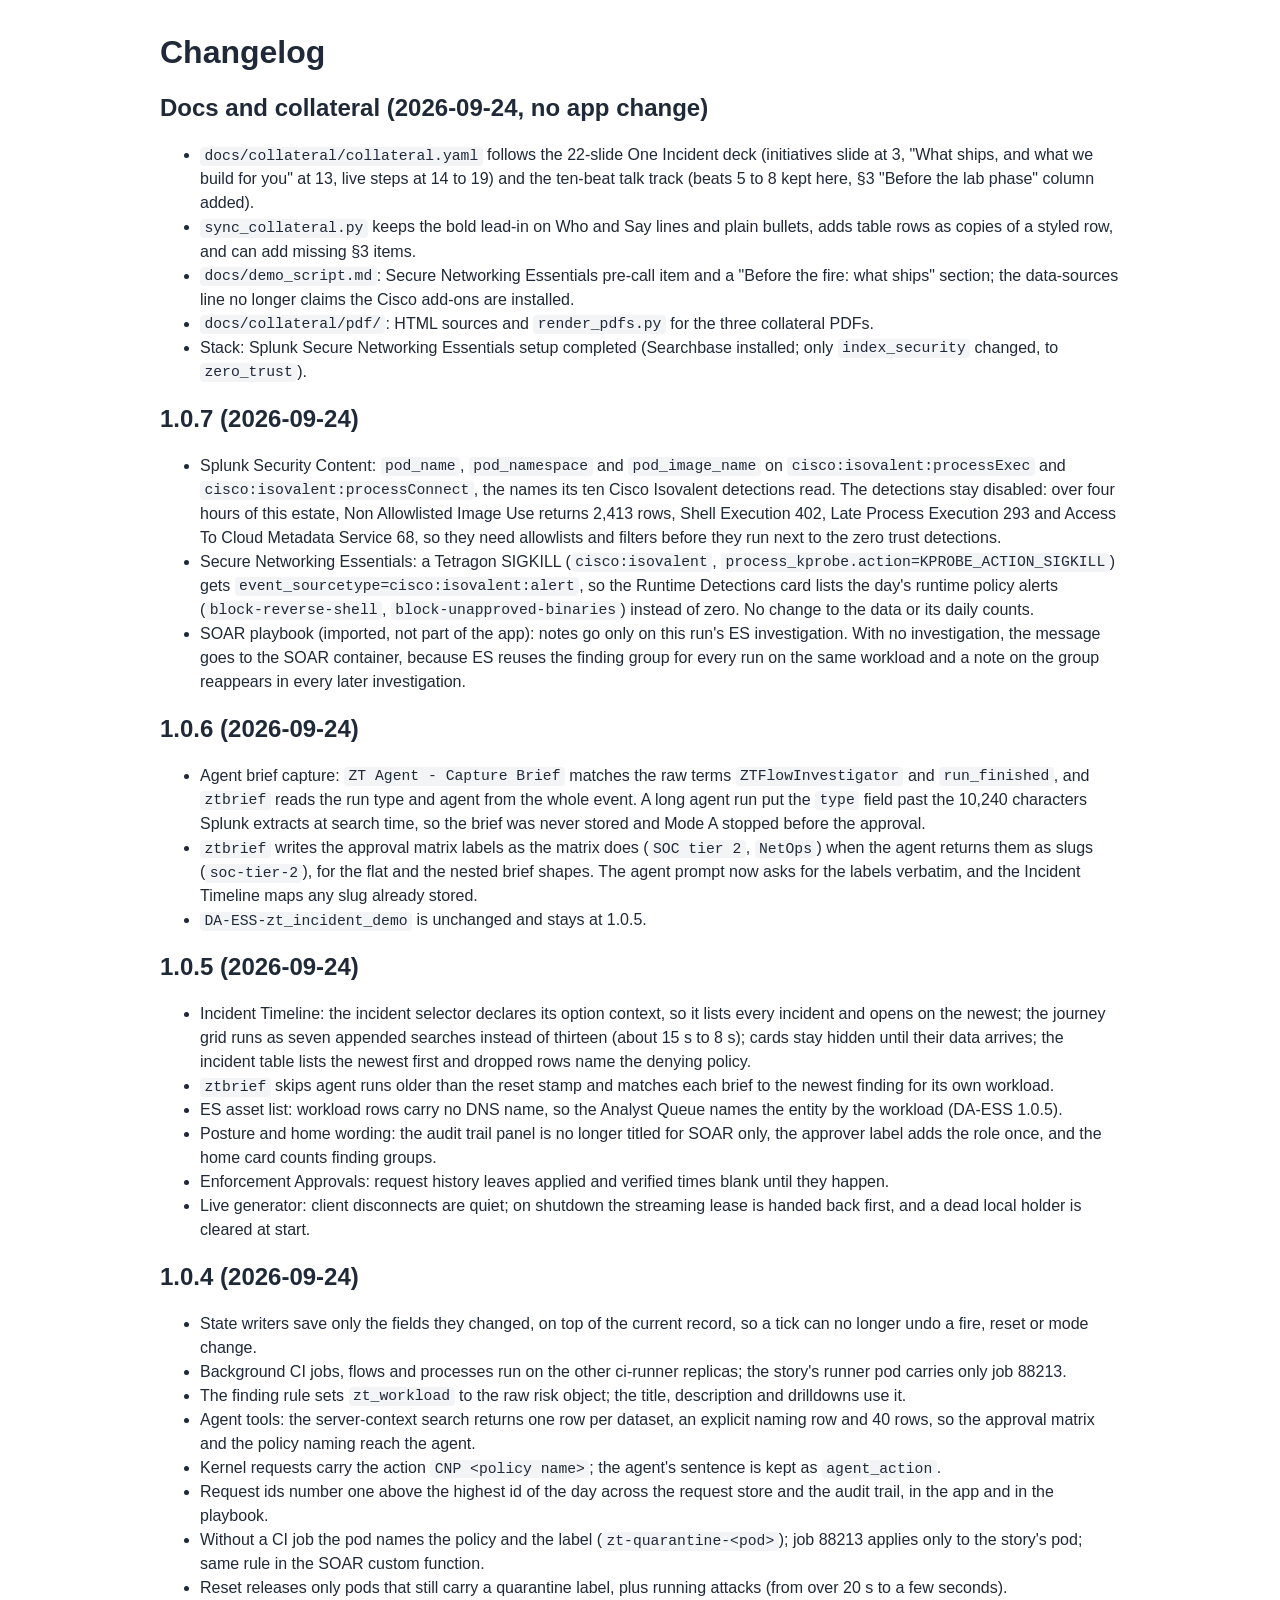
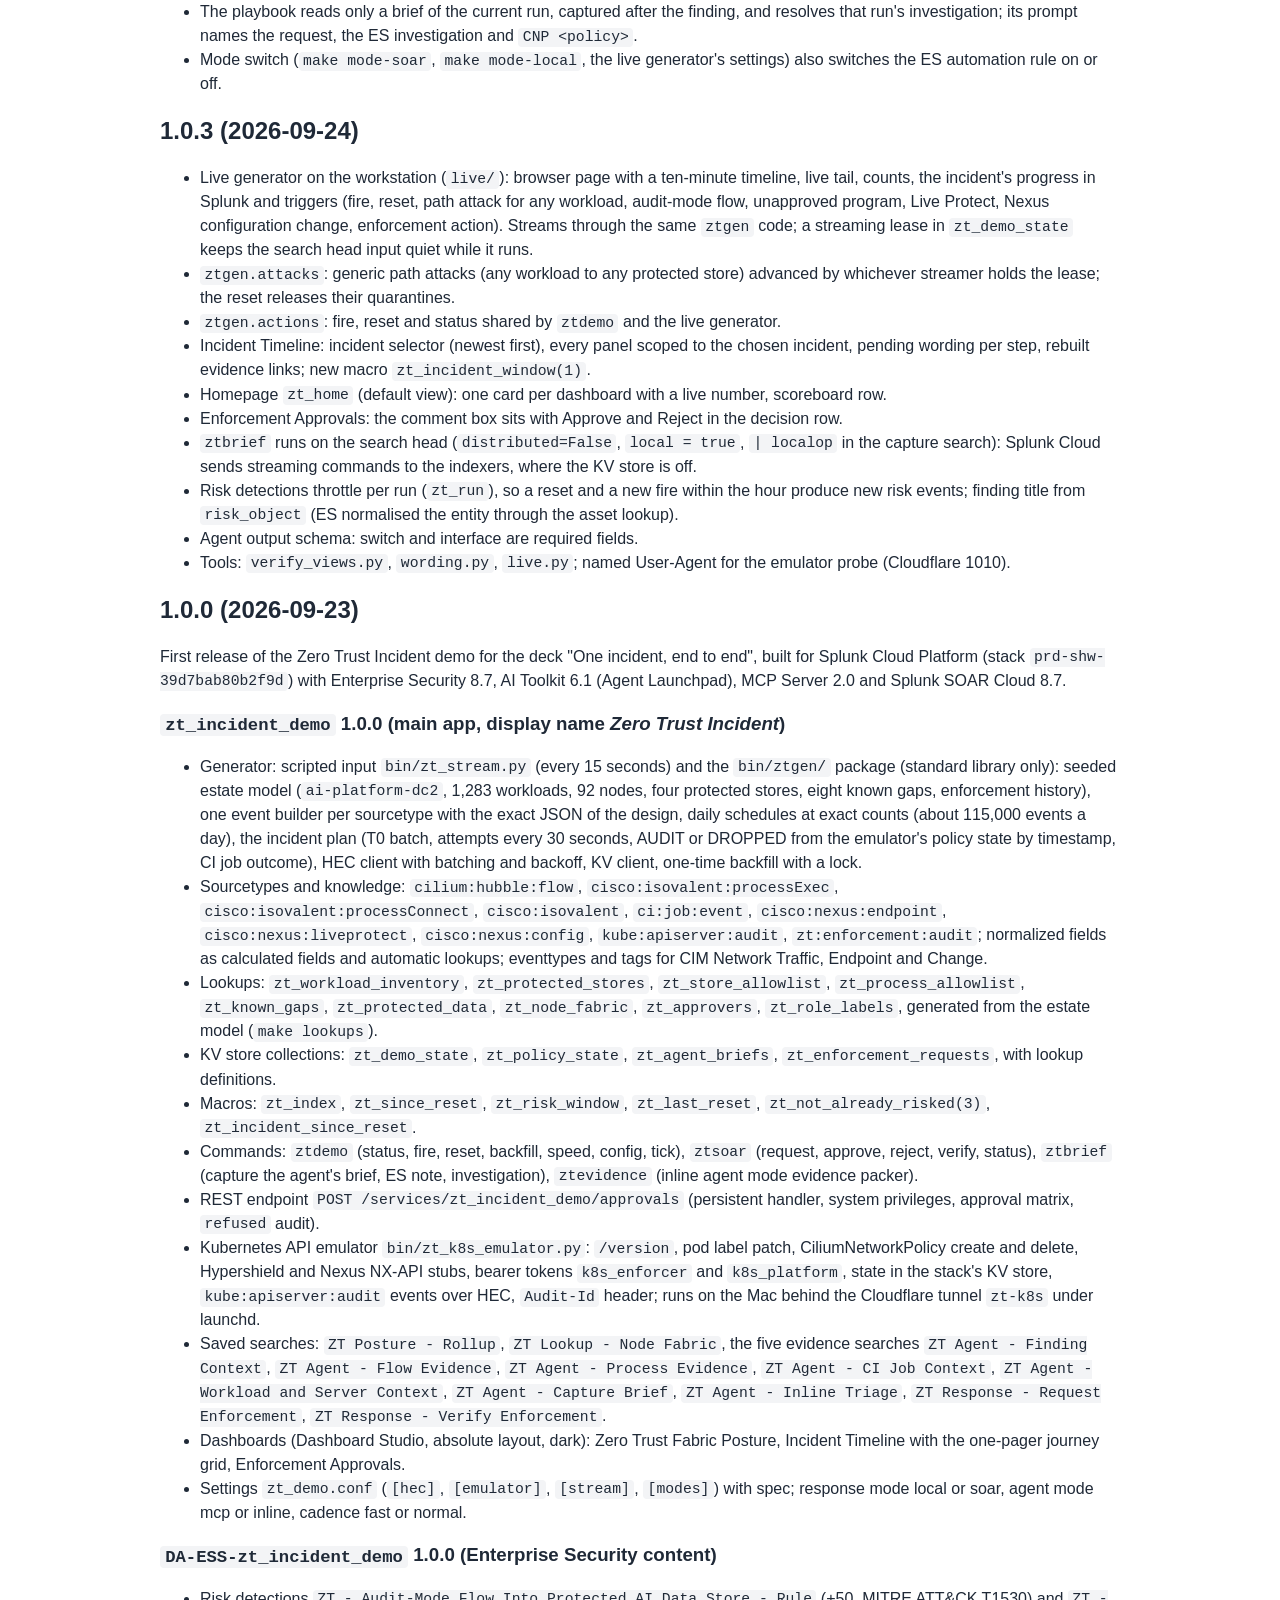
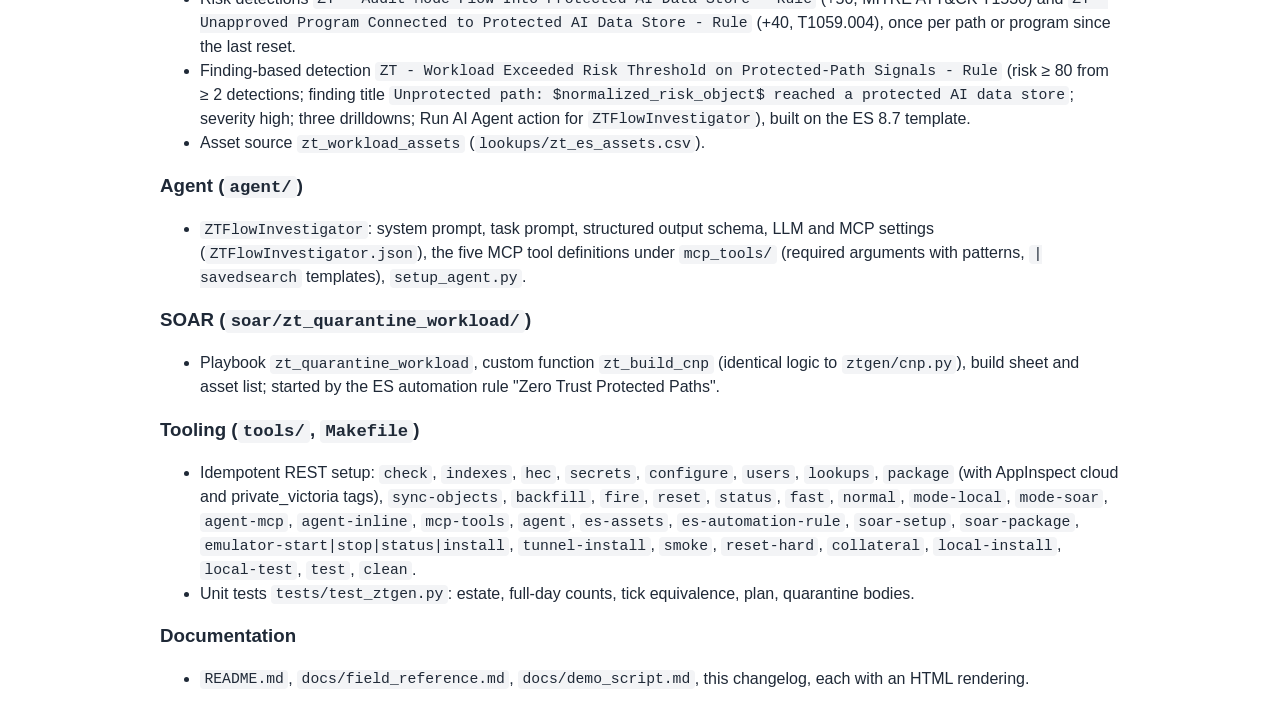
==== commit 407c432f: "1.0.7: ESCU Isovalent field names (pod_name, pod_namespace, pod_image_name) on the Tetragon sourcety" ====
--- a/CHANGELOG.html
+++ b/CHANGELOG.html
@@ -10,6 +10,12 @@
 <li><code>docs/demo_script.md</code>: Secure Networking Essentials pre-call item and a "Before the fire: what ships" section; the data-sources line no longer claims the Cisco add-ons are installed.</li>
 <li><code>docs/collateral/pdf/</code>: HTML sources and <code>render_pdfs.py</code> for the three collateral PDFs.</li>
 <li>Stack: Splunk Secure Networking Essentials setup completed (Searchbase installed; only <code>index_security</code> changed, to <code>zero_trust</code>).</li>
+</ul>
+<h2 id="107-2026-09-24">1.0.7 (2026-09-24)</h2>
+<ul>
+<li>Splunk Security Content: <code>pod_name</code>, <code>pod_namespace</code> and <code>pod_image_name</code> on <code>cisco:isovalent:processExec</code> and <code>cisco:isovalent:processConnect</code>, the names its ten Cisco Isovalent detections read. The detections stay disabled: over four hours of this estate, Non Allowlisted Image Use returns 2,413 rows, Shell Execution 402, Late Process Execution 293 and Access To Cloud Metadata Service 68, so they need allowlists and filters before they run next to the zero trust detections.</li>
+<li>Secure Networking Essentials: a Tetragon SIGKILL (<code>cisco:isovalent</code>, <code>process_kprobe.action=KPROBE_ACTION_SIGKILL</code>) gets <code>event_sourcetype=cisco:isovalent:alert</code>, so the Runtime Detections card lists the day's runtime policy alerts (<code>block-reverse-shell</code>, <code>block-unapproved-binaries</code>) instead of zero. No change to the data or its daily counts.</li>
+<li>SOAR playbook (imported, not part of the app): notes go only on this run's ES investigation. With no investigation, the message goes to the SOAR container, because ES reuses the finding group for every run on the same workload and a note on the group reappears in every later investigation.</li>
 </ul>
 <h2 id="106-2026-09-24">1.0.6 (2026-09-24)</h2>
 <ul>
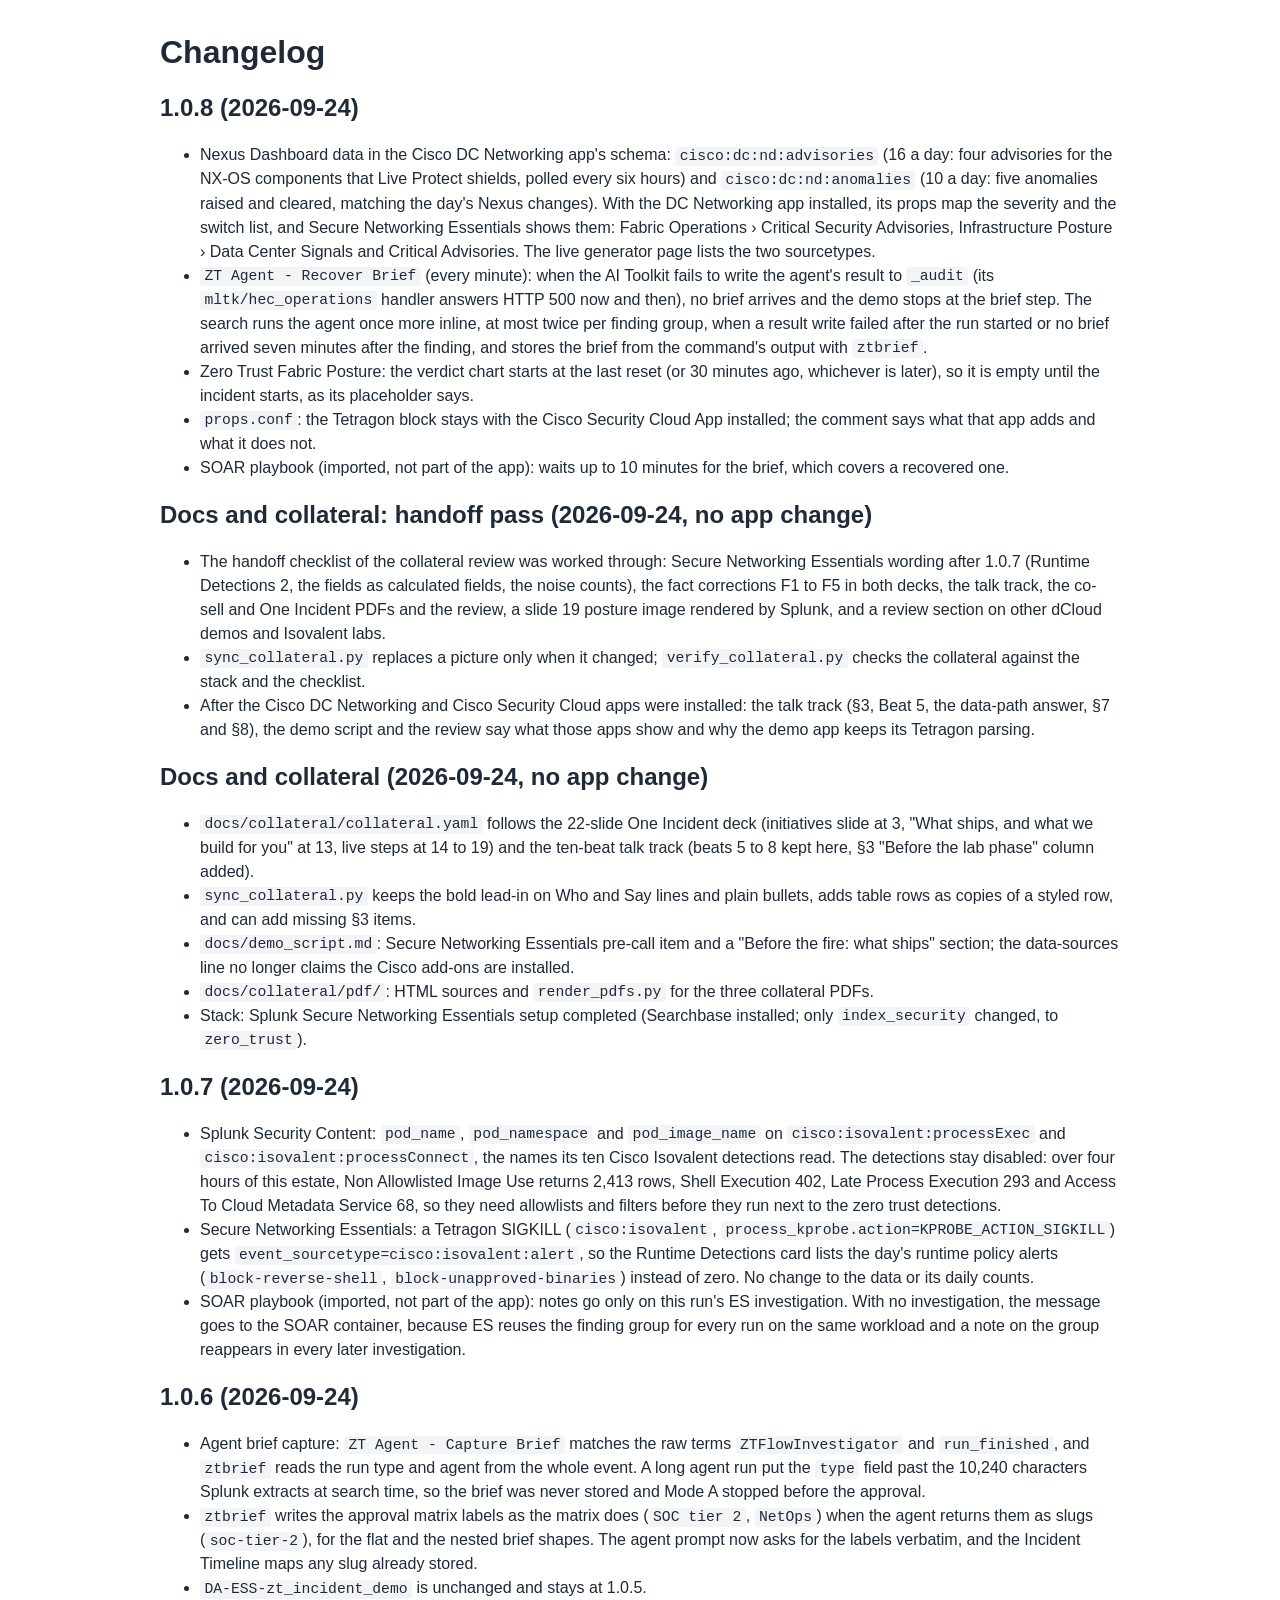
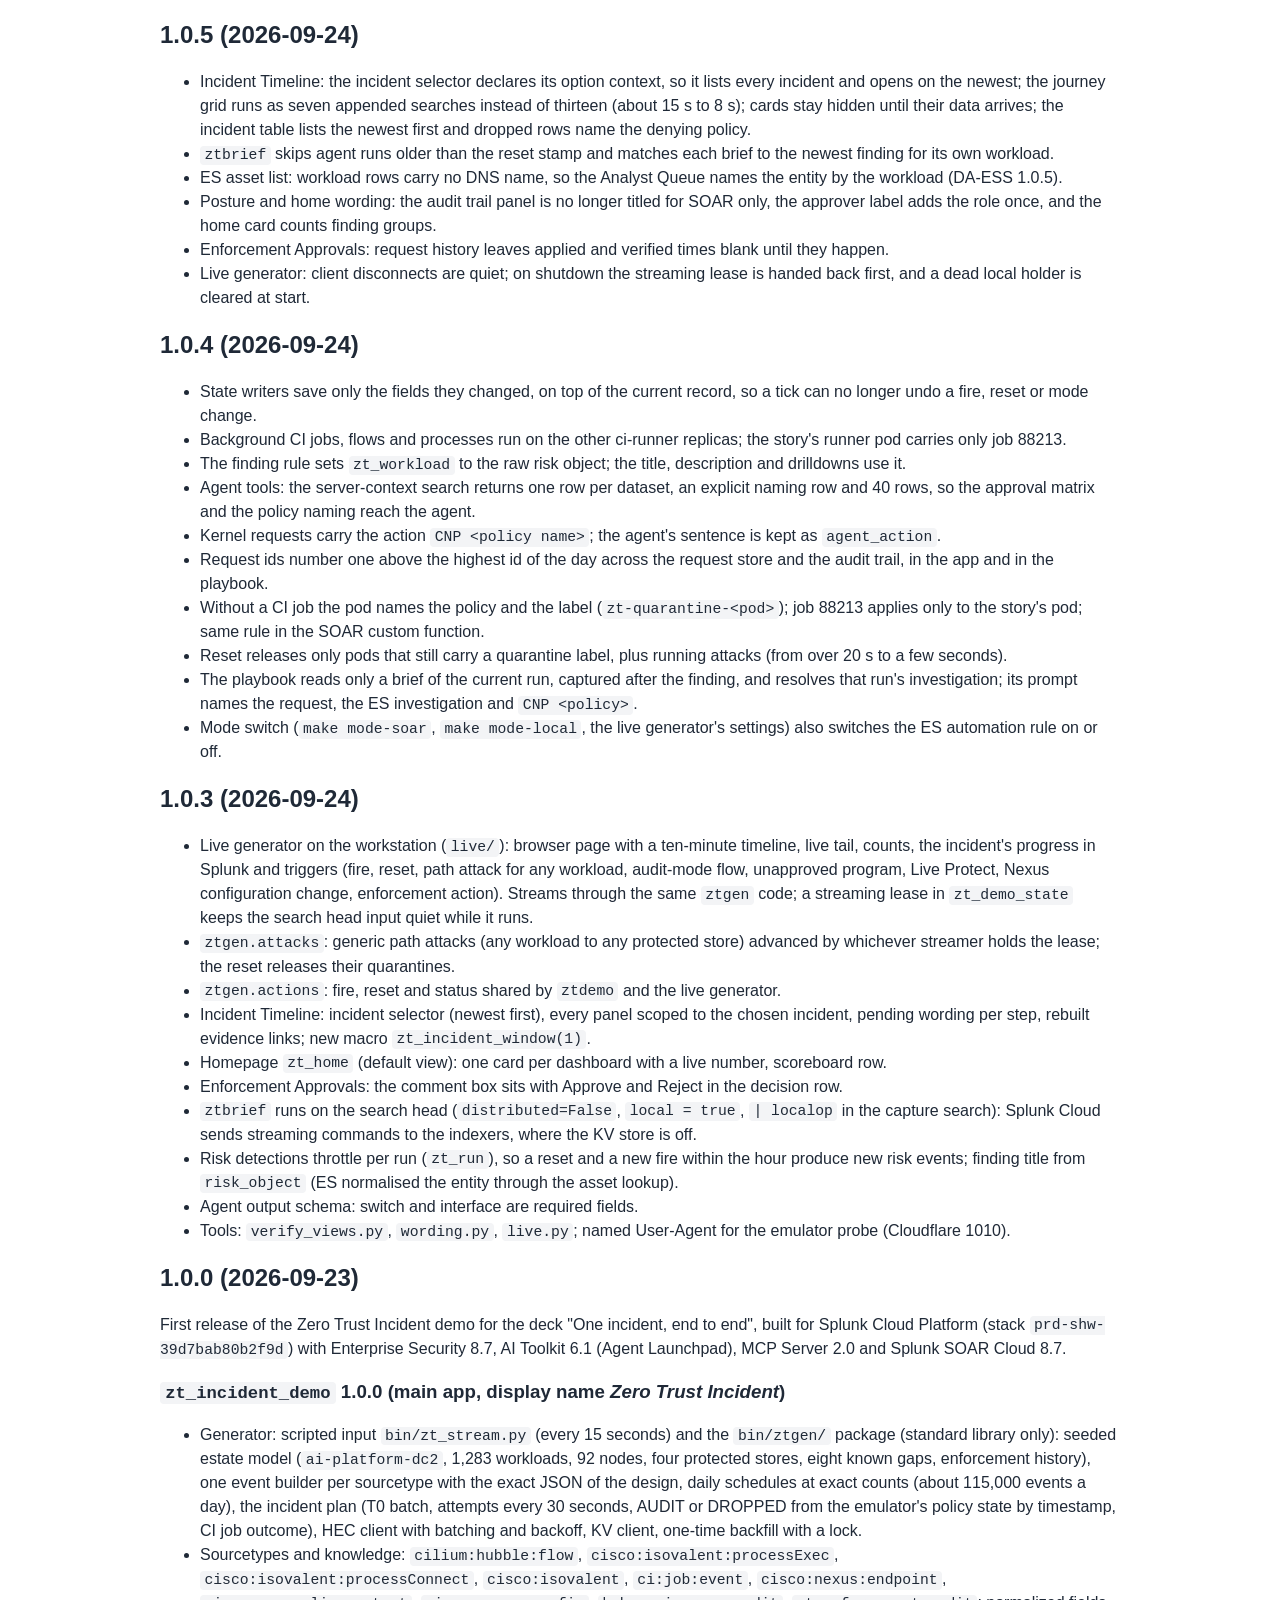
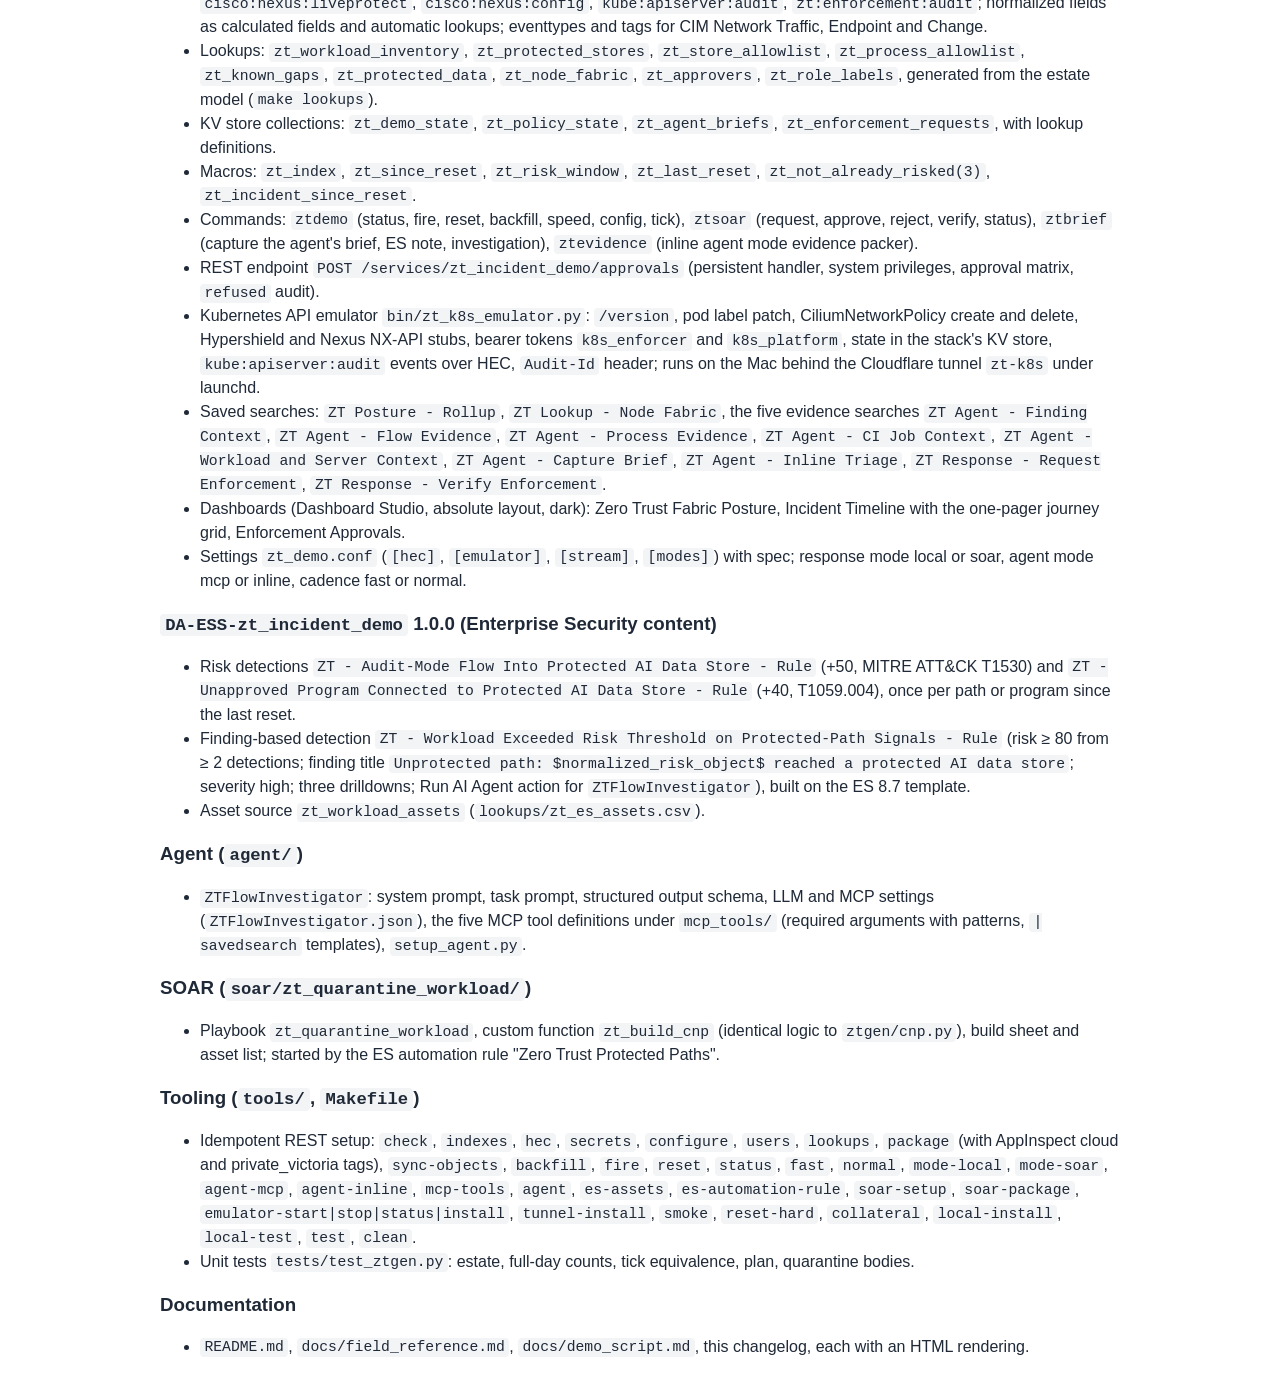
==== commit 36fa6f0e: "1.0.8: Nexus Dashboard advisories and anomalies in the Cisco DC Networking app's schema; ZT Agent - " ====
--- a/CHANGELOG.html
+++ b/CHANGELOG.html
@@ -3,6 +3,20 @@
 code,pre{font-family:ui-monospace,SFMono-Regular,Menlo,monospace;font-size:.92em}pre{background:#f3f4f6;padding:.75rem;overflow-x:auto;border-radius:6px}code{background:#f3f4f6;padding:.1em .3em;border-radius:4px}pre code{background:none;padding:0}
 table{border-collapse:collapse;margin:1rem 0;width:100%}th,td{border:1px solid #d1d5db;padding:.4rem .6rem;text-align:left;vertical-align:top}th{background:#f9fafb}h1,h2,h3{line-height:1.25}a{color:#0b5cad}
 @media (prefers-color-scheme: dark){body{background:#0f172a;color:#e5e7eb}pre,code{background:#1e293b}th{background:#1e293b}th,td{border-color:#334155}a{color:#7dd3fc}}</style></head><body><h1 id="changelog">Changelog</h1>
+<h2 id="108-2026-09-24">1.0.8 (2026-09-24)</h2>
+<ul>
+<li>Nexus Dashboard data in the Cisco DC Networking app's schema: <code>cisco:dc:nd:advisories</code> (16 a day: four advisories for the NX-OS components that Live Protect shields, polled every six hours) and <code>cisco:dc:nd:anomalies</code> (10 a day: five anomalies raised and cleared, matching the day's Nexus changes). With the DC Networking app installed, its props map the severity and the switch list, and Secure Networking Essentials shows them: Fabric Operations › Critical Security Advisories, Infrastructure Posture › Data Center Signals and Critical Advisories. The live generator page lists the two sourcetypes.</li>
+<li><code>ZT Agent - Recover Brief</code> (every minute): when the AI Toolkit fails to write the agent's result to <code>_audit</code> (its <code>mltk/hec_operations</code> handler answers HTTP 500 now and then), no brief arrives and the demo stops at the brief step. The search runs the agent once more inline, at most twice per finding group, when a result write failed after the run started or no brief arrived seven minutes after the finding, and stores the brief from the command's output with <code>ztbrief</code>.</li>
+<li>Zero Trust Fabric Posture: the verdict chart starts at the last reset (or 30 minutes ago, whichever is later), so it is empty until the incident starts, as its placeholder says.</li>
+<li><code>props.conf</code>: the Tetragon block stays with the Cisco Security Cloud App installed; the comment says what that app adds and what it does not.</li>
+<li>SOAR playbook (imported, not part of the app): waits up to 10 minutes for the brief, which covers a recovered one.</li>
+</ul>
+<h2 id="docs-and-collateral-handoff-pass-2026-09-24-no-app-change">Docs and collateral: handoff pass (2026-09-24, no app change)</h2>
+<ul>
+<li>The handoff checklist of the collateral review was worked through: Secure Networking Essentials wording after 1.0.7 (Runtime Detections 2, the fields as calculated fields, the noise counts), the fact corrections F1 to F5 in both decks, the talk track, the co-sell and One Incident PDFs and the review, a slide 19 posture image rendered by Splunk, and a review section on other dCloud demos and Isovalent labs.</li>
+<li><code>sync_collateral.py</code> replaces a picture only when it changed; <code>verify_collateral.py</code> checks the collateral against the stack and the checklist.</li>
+<li>After the Cisco DC Networking and Cisco Security Cloud apps were installed: the talk track (§3, Beat 5, the data-path answer, §7 and §8), the demo script and the review say what those apps show and why the demo app keeps its Tetragon parsing.</li>
+</ul>
 <h2 id="docs-and-collateral-2026-09-24-no-app-change">Docs and collateral (2026-09-24, no app change)</h2>
 <ul>
 <li><code>docs/collateral/collateral.yaml</code> follows the 22-slide One Incident deck (initiatives slide at 3, "What ships, and what we build for you" at 13, live steps at 14 to 19) and the ten-beat talk track (beats 5 to 8 kept here, §3 "Before the lab phase" column added).</li>
